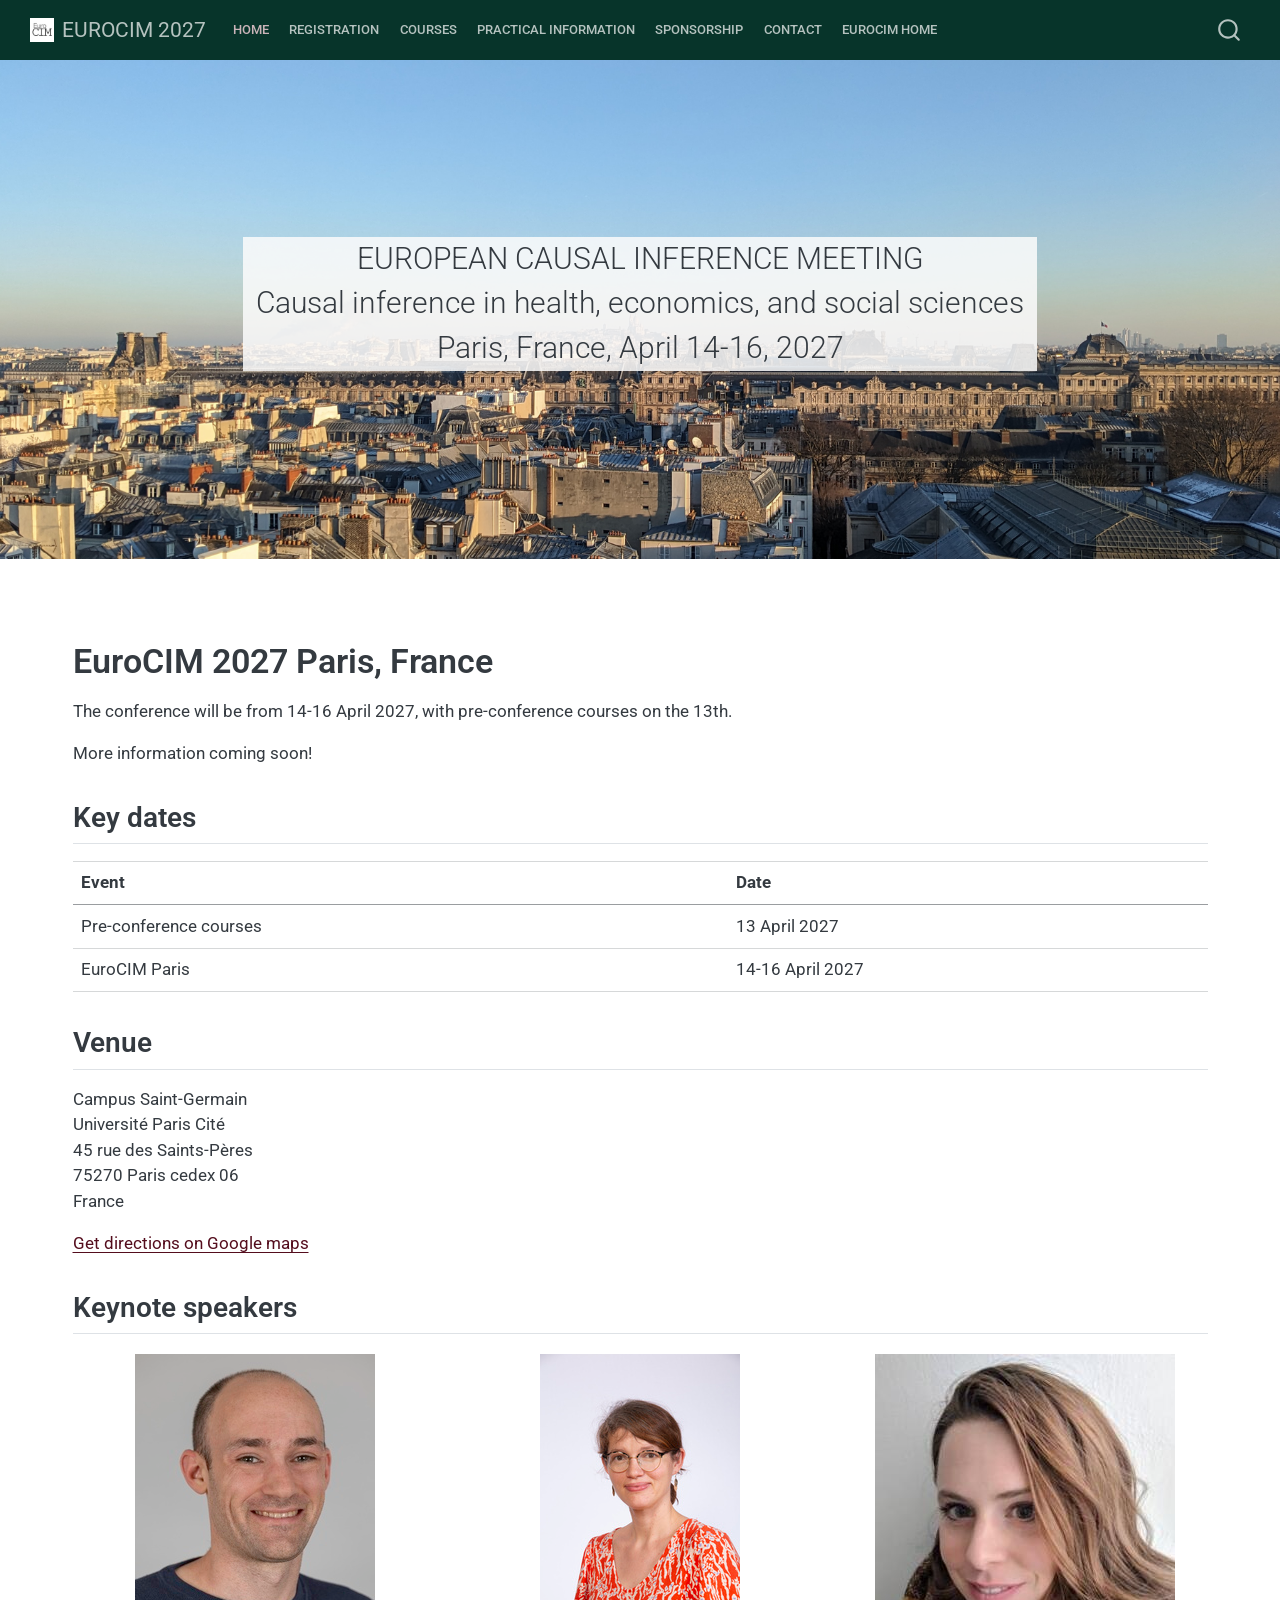
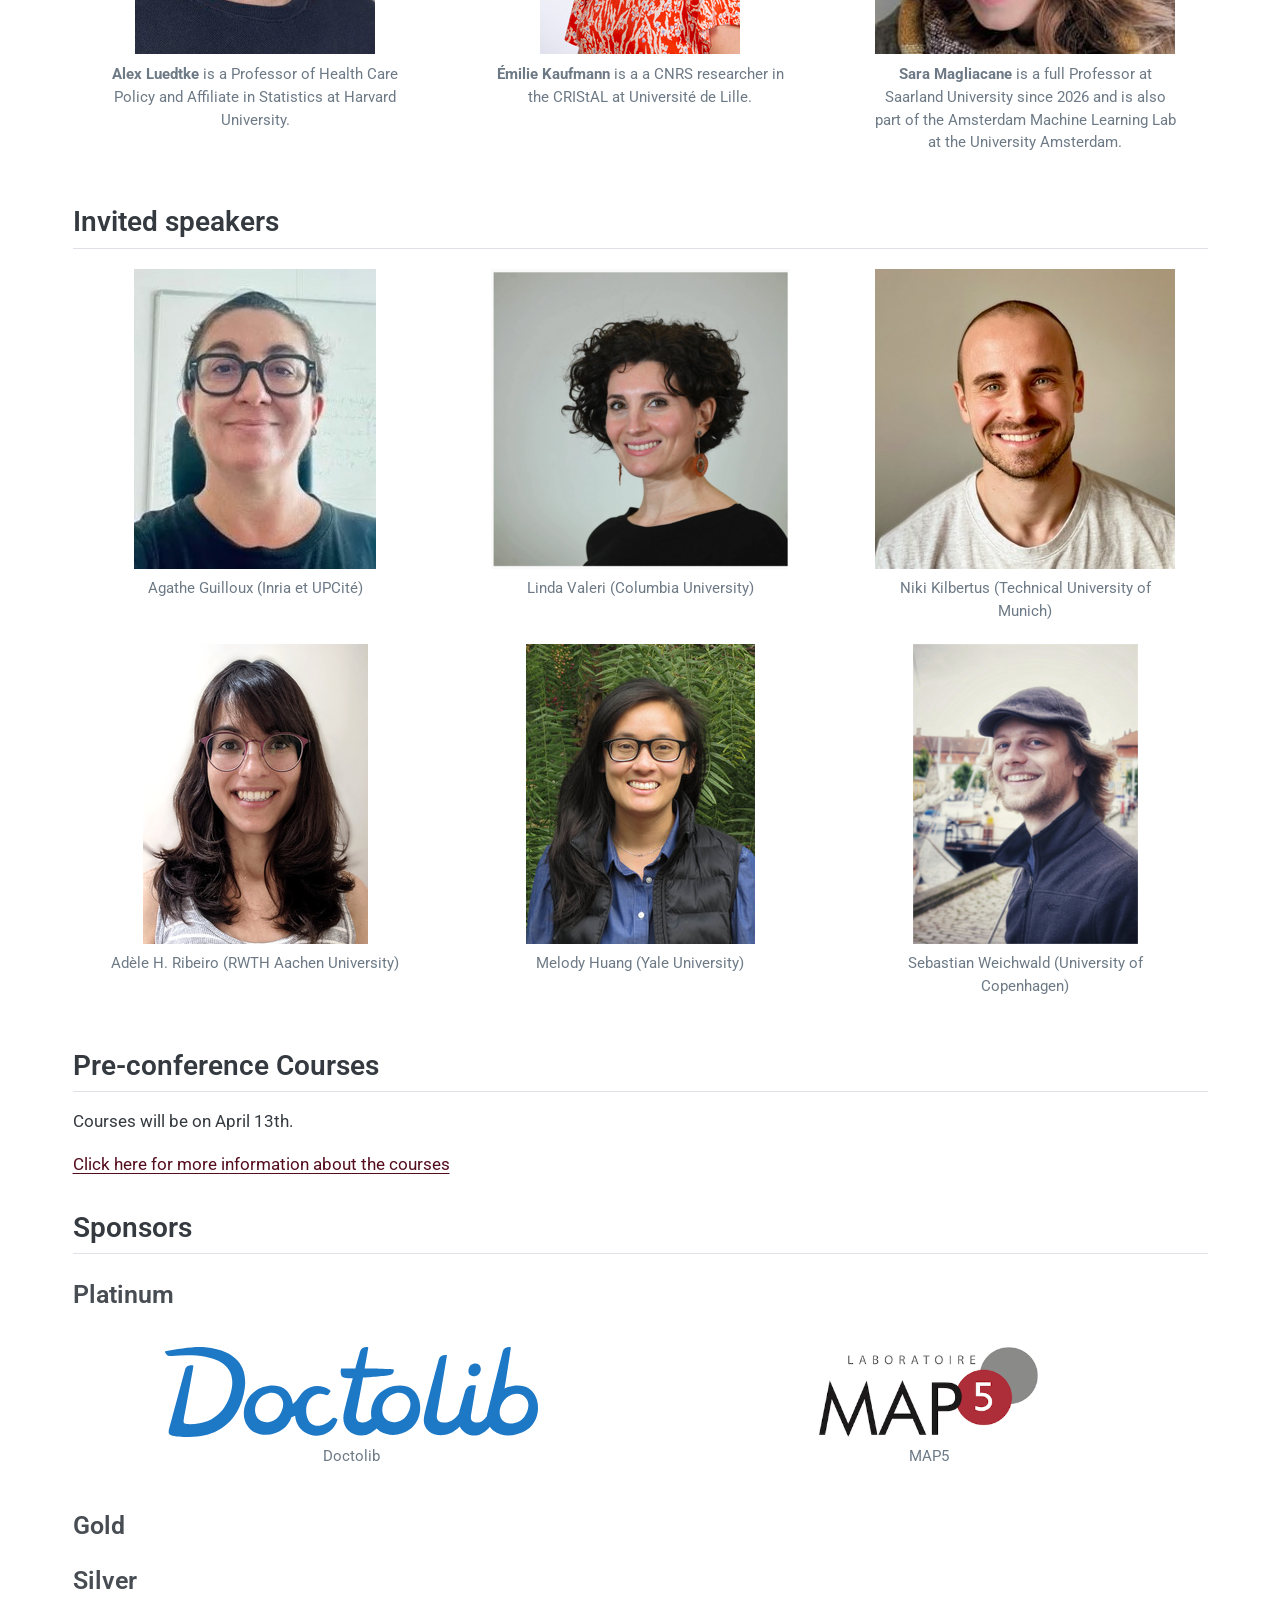
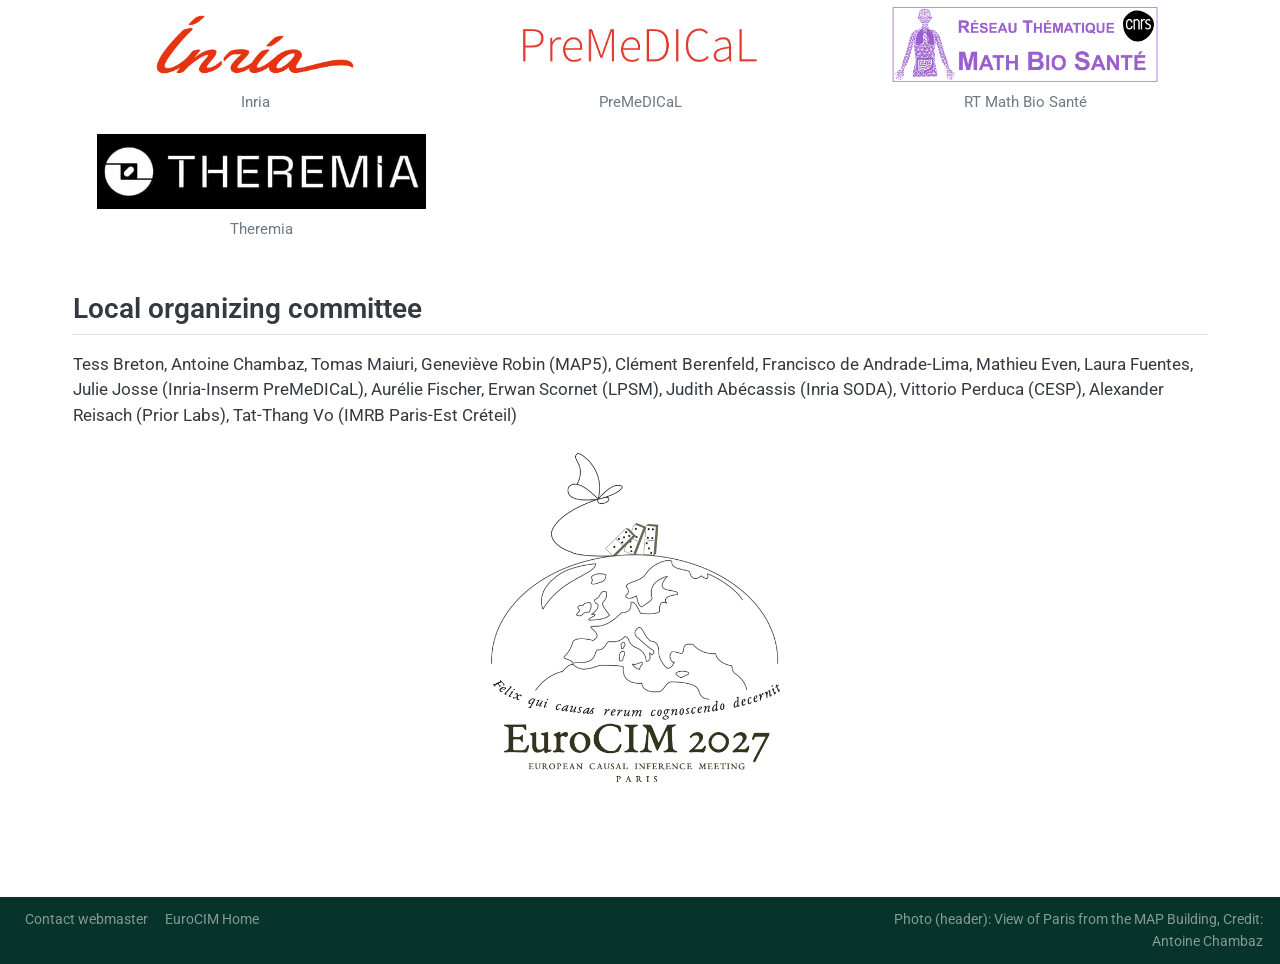
==== docs/index.html @ ace75ddb "issa/julie course" ====
<!DOCTYPE html>
<html xmlns="http://www.w3.org/1999/xhtml" lang="en" xml:lang="en"><head>

<meta charset="utf-8">
<meta name="generator" content="quarto-1.6.42">

<meta name="viewport" content="width=device-width, initial-scale=1.0, user-scalable=yes">


<title>European Causal Inference Meeting 2027 – Paris, France</title>
<style>
code{white-space: pre-wrap;}
span.smallcaps{font-variant: small-caps;}
div.columns{display: flex; gap: min(4vw, 1.5em);}
div.column{flex: auto; overflow-x: auto;}
div.hanging-indent{margin-left: 1.5em; text-indent: -1.5em;}
ul.task-list{list-style: none;}
ul.task-list li input[type="checkbox"] {
  width: 0.8em;
  margin: 0 0.8em 0.2em -1em; /* quarto-specific, see https://github.com/quarto-dev/quarto-cli/issues/4556 */ 
  vertical-align: middle;
}
</style>


<script src="site_libs/quarto-nav/quarto-nav.js"></script>
<script src="site_libs/clipboard/clipboard.min.js"></script>
<script src="site_libs/quarto-search/autocomplete.umd.js"></script>
<script src="site_libs/quarto-search/fuse.min.js"></script>
<script src="site_libs/quarto-search/quarto-search.js"></script>
<meta name="quarto:offset" content="./">
<link href="./eurocim-icon.gif" rel="icon" type="image/gif">
<script src="site_libs/quarto-html/quarto.js"></script>
<script src="site_libs/quarto-html/popper.min.js"></script>
<script src="site_libs/quarto-html/tippy.umd.min.js"></script>
<script src="site_libs/quarto-html/anchor.min.js"></script>
<link href="site_libs/quarto-html/tippy.css" rel="stylesheet">
<link href="site_libs/quarto-html/quarto-syntax-highlighting-2f5df379a58b258e96c21c0638c20c03.css" rel="stylesheet" id="quarto-text-highlighting-styles">
<script src="site_libs/bootstrap/bootstrap.min.js"></script>
<link href="site_libs/bootstrap/bootstrap-icons.css" rel="stylesheet">
<link href="site_libs/bootstrap/bootstrap-74127a9e0e57fd3cce7187ab63da7e6c.min.css" rel="stylesheet" append-hash="true" id="quarto-bootstrap" data-mode="light">
<script id="quarto-search-options" type="application/json">{
  "location": "navbar",
  "copy-button": false,
  "collapse-after": 3,
  "panel-placement": "end",
  "type": "overlay",
  "limit": 50,
  "keyboard-shortcut": [
    "f",
    "/",
    "s"
  ],
  "show-item-context": false,
  "language": {
    "search-no-results-text": "No results",
    "search-matching-documents-text": "matching documents",
    "search-copy-link-title": "Copy link to search",
    "search-hide-matches-text": "Hide additional matches",
    "search-more-match-text": "more match in this document",
    "search-more-matches-text": "more matches in this document",
    "search-clear-button-title": "Clear",
    "search-text-placeholder": "",
    "search-detached-cancel-button-title": "Cancel",
    "search-submit-button-title": "Submit",
    "search-label": "Search"
  }
}</script>
<style>

      .quarto-title-block .quarto-title-banner {
        background-image: url(images/paris-header.png);
background-size: cover;
      }
</style>


<link rel="stylesheet" href="styles.css">
<link rel="stylesheet" href="modal.css">
<meta property="og:title" content="European Causal Inference Meeting 2027 – Paris, France">
<meta property="og:description" content="EUROPEAN CAUSAL INFERENCE MEETING Causal inference in health, economics, and social sciences Paris, France, April 14-16, 2027">
<meta property="og:image" content="eurocim-icon.gif">
<meta property="og:site_name" content="European Causal Inference Meeting 2027 -- Paris, France">
</head>

<body class="nav-fixed">

<div id="quarto-search-results"></div>
  <header id="quarto-header" class="headroom fixed-top quarto-banner">
    <nav class="navbar navbar-expand-lg " data-bs-theme="dark">
      <div class="navbar-container container-fluid">
      <div class="navbar-brand-container mx-auto">
    <a href="./index.html" class="navbar-brand navbar-brand-logo">
    <img src="./eurocim-icon.gif" alt="" class="navbar-logo">
    </a>
    <a class="navbar-brand" href="./index.html">
    <span class="navbar-title">EUROCIM 2027</span>
    </a>
  </div>
            <div id="quarto-search" class="" title="Search"></div>
          <button class="navbar-toggler" type="button" data-bs-toggle="collapse" data-bs-target="#navbarCollapse" aria-controls="navbarCollapse" role="menu" aria-expanded="false" aria-label="Toggle navigation" onclick="if (window.quartoToggleHeadroom) { window.quartoToggleHeadroom(); }">
  <span class="navbar-toggler-icon"></span>
</button>
          <div class="collapse navbar-collapse" id="navbarCollapse">
            <ul class="navbar-nav navbar-nav-scroll me-auto">
  <li class="nav-item">
    <a class="nav-link active" href="./index.html" aria-current="page"> 
<span class="menu-text">Home</span></a>
  </li>  
  <li class="nav-item">
    <a class="nav-link" href="./registration.html"> 
<span class="menu-text">Registration</span></a>
  </li>  
  <li class="nav-item">
    <a class="nav-link" href="./courses.html"> 
<span class="menu-text">Courses</span></a>
  </li>  
  <li class="nav-item">
    <a class="nav-link" href="./practical-information.html"> 
<span class="menu-text">Practical Information</span></a>
  </li>  
  <li class="nav-item">
    <a class="nav-link" href="./sponsorship.html"> 
<span class="menu-text">Sponsorship</span></a>
  </li>  
  <li class="nav-item">
    <a class="nav-link" href="./contact.html"> 
<span class="menu-text">Contact</span></a>
  </li>  
  <li class="nav-item">
    <a class="nav-link" href="https://eurocim.org/"> 
<span class="menu-text">EuroCIM Home</span></a>
  </li>  
</ul>
          </div> <!-- /navcollapse -->
            <div class="quarto-navbar-tools">
</div>
      </div> <!-- /container-fluid -->
    </nav>
</header>
<!-- content -->
<header id="title-block-header" class="quarto-title-block default page-columns page-full">
  <div class="quarto-title-banner page-columns page-full">
    <div class="quarto-title column-page">
      
            <p class="subtitle lead">EUROPEAN CAUSAL INFERENCE MEETING<br> Causal inference in health, economics, and social sciences <br>Paris, France, April 14-16, 2027</p>
                      </div>
  </div>
    
  
  <div class="quarto-title-meta column-page">

      
    
      
    </div>
    
  
  </header><div id="quarto-content" class="quarto-container page-columns page-rows-contents page-layout-full page-navbar">
<!-- sidebar -->
<!-- margin-sidebar -->
    
<!-- main -->
<main class="content quarto-banner-title-block column-page" id="quarto-document-content">





<section id="eurocim-2027-paris-france" class="level1">
<h1>EuroCIM 2027 Paris, France</h1>
<p>The conference will be from 14-16 April 2027, with pre-conference courses on the 13th.</p>
<p>More information coming soon!</p>
<section id="key-dates" class="level2">
<h2 class="anchored" data-anchor-id="key-dates">Key dates</h2>
<table class="caption-top table">
<thead>
<tr class="header">
<th>Event</th>
<th>Date</th>
</tr>
</thead>
<tbody>
<tr class="odd">
<td>Pre-conference courses</td>
<td>13 April 2027</td>
</tr>
<tr class="even">
<td>EuroCIM Paris</td>
<td>14-16 April 2027</td>
</tr>
</tbody>
</table>
</section>
<section id="venue" class="level2">
<h2 class="anchored" data-anchor-id="venue">Venue</h2>
<p>Campus Saint-Germain<br> Université Paris Cité<br> 45 rue des Saints-Pères<br> 75270 Paris cedex 06<br> France</p>
<p><a href="https://maps.app.goo.gl/ps5xyJARwKoJh4gu7">Get directions on Google maps</a></p>
</section>
<section id="keynote-speakers" class="level2">
<h2 class="anchored" data-anchor-id="keynote-speakers">Keynote speakers</h2>
<div>

</div>
<div class="quarto-layout-panel" data-layout-ncol="3">
<div class="quarto-layout-row">
<div class="quarto-layout-cell" style="flex-basis: 33.3%;justify-content: flex-start;">
<div class="quarto-figure quarto-figure-center">
<figure class="figure">
<p><a href="https://alexluedtke.com/"><img src="images/speakers/alex_luedtke.jpg" class="img-fluid figure-img" alt="Alex Luedtke is a Professor of Health Care Policy and Affiliate in Statistics at Harvard University."></a></p>
<figcaption><strong>Alex Luedtke</strong> is a Professor of Health Care Policy and Affiliate in Statistics at Harvard University.</figcaption>
</figure>
</div>
</div>
<div class="quarto-layout-cell" style="flex-basis: 33.3%;justify-content: flex-start;">
<div class="quarto-figure quarto-figure-center">
<figure class="figure">
<p><a href="https://emiliekaufmann.github.io/"><img src="images/speakers/emilie_kaufmann.jpg" class="img-fluid figure-img" alt="Émilie Kaufmann is a a CNRS researcher in the CRIStAL at Université de Lille."></a></p>
<figcaption><strong>Émilie Kaufmann</strong> is a a CNRS researcher in the CRIStAL at Université de Lille.</figcaption>
</figure>
</div>
</div>
<div class="quarto-layout-cell" style="flex-basis: 33.3%;justify-content: flex-start;">
<div class="quarto-figure quarto-figure-center">
<figure class="figure">
<p><a href="https://saramagliacane.github.io/"><img src="images/speakers/sara_magliacane.jpg" class="img-fluid figure-img" alt="Sara Magliacane is a full Professor at Saarland University since 2026 and is also part of the Amsterdam Machine Learning Lab at the University Amsterdam."></a></p>
<figcaption><strong>Sara Magliacane</strong> is a full Professor at Saarland University since 2026 and is also part of the Amsterdam Machine Learning Lab at the University Amsterdam.</figcaption>
</figure>
</div>
</div>
</div>
</div>
</section>
<section id="invited-speakers" class="level2">
<h2 class="anchored" data-anchor-id="invited-speakers">Invited speakers</h2>
<div>

</div>
<div class="quarto-layout-panel" data-layout-ncol="3">
<div class="quarto-layout-row">
<div class="quarto-layout-cell" style="flex-basis: 33.3%;justify-content: flex-start;">
<div class="quarto-figure quarto-figure-center">
<figure class="figure">
<p><a href="https://sites.google.com/view/agatheguilloux-personalwebsite/?pli=1"><img src="images/speakers/agathe_guilloux.jpg" class="img-fluid figure-img" alt="Agathe Guilloux (Inria et UPCité)"></a></p>
<figcaption>Agathe Guilloux (Inria et UPCité)</figcaption>
</figure>
</div>
</div>
<div class="quarto-layout-cell" style="flex-basis: 33.3%;justify-content: flex-start;">
<div class="quarto-figure quarto-figure-center">
<figure class="figure">
<p><a href="https://www.lindavaleri.com/"><img src="images/speakers/linda_valeri.png" class="img-fluid figure-img" alt="Linda Valeri (Columbia University)"></a></p>
<figcaption>Linda Valeri (Columbia University)</figcaption>
</figure>
</div>
</div>
<div class="quarto-layout-cell" style="flex-basis: 33.3%;justify-content: flex-start;">
<div class="quarto-figure quarto-figure-center">
<figure class="figure">
<p><a href="https://sites.google.com/view/nikikilbertus/home"><img src="images/speakers/niki_kilbertus.jpeg" class="img-fluid figure-img" alt="Niki Kilbertus (Technical University of Munich)"></a></p>
<figcaption>Niki Kilbertus (Technical University of Munich)</figcaption>
</figure>
</div>
</div>
</div>
<div class="quarto-layout-row">
<div class="quarto-layout-cell" style="flex-basis: 33.3%;justify-content: flex-start;">
<div class="quarto-figure quarto-figure-center">
<figure class="figure">
<p><a href="https://adele.github.io/#about"><img src="images/speakers/adele_ribeiro.jpeg" class="img-fluid figure-img" alt="Adèle H. Ribeiro (RWTH Aachen University)"></a></p>
<figcaption>Adèle H. Ribeiro (RWTH Aachen University)</figcaption>
</figure>
</div>
</div>
<div class="quarto-layout-cell" style="flex-basis: 33.3%;justify-content: flex-start;">
<div class="quarto-figure quarto-figure-center">
<figure class="figure">
<p><a href="https://melodyyhuang.com/"><img src="images/speakers/melody_huang.jpg" class="img-fluid figure-img" alt="Melody Huang (Yale University)"></a></p>
<figcaption>Melody Huang (Yale University)</figcaption>
</figure>
</div>
</div>
<div class="quarto-layout-cell" style="flex-basis: 33.3%;justify-content: flex-start;">
<div class="quarto-figure quarto-figure-center">
<figure class="figure">
<p><a href="https://sweichwald.de/"><img src="images/speakers/sebastian_weichwald.jpg" class="img-fluid figure-img" alt="Sebastian Weichwald (University of Copenhagen)"></a></p>
<figcaption>Sebastian Weichwald (University of Copenhagen)</figcaption>
</figure>
</div>
</div>
</div>
</div>
</section>
<section id="pre-conference-courses" class="level2">
<h2 class="anchored" data-anchor-id="pre-conference-courses">Pre-conference Courses</h2>
<p>Courses will be on April 13th.</p>
<p><a href="./courses.html">Click here for more information about the courses</a></p>
</section>
<section id="sponsors" class="level2">
<h2 class="anchored" data-anchor-id="sponsors">Sponsors</h2>
<section id="platinum" class="level3">
<h3 class="anchored" data-anchor-id="platinum">Platinum</h3>
<div style="height: 1.5rem;">

</div>
<div>

</div>
<div class="quarto-layout-panel" data-layout-ncol="2">
<div class="quarto-layout-row">
<div class="quarto-layout-cell" style="flex-basis: 50.0%;justify-content: flex-start;">
<div class="quarto-figure quarto-figure-center">
<figure class="figure">
<p><a href="https://www.doctolib.fr/"><img src="images/sponsors/doctolib.svg" height="90" alt="Doctolib" class="figure-img"></a></p>
<figcaption>Doctolib</figcaption>
</figure>
</div>
</div>
<div class="quarto-layout-cell" style="flex-basis: 50.0%;justify-content: flex-start;">
<div class="quarto-figure quarto-figure-center">
<figure class="figure">
<p><a href="https://map5.mi.parisdescartes.fr/"><img src="images/sponsors/map5.png" height="90" alt="MAP5" class="figure-img"></a></p>
<figcaption>MAP5</figcaption>
</figure>
</div>
</div>
</div>
</div>
</section>
<section id="gold" class="level3">
<h3 class="anchored" data-anchor-id="gold">Gold</h3>
<div>

</div>
<div class="quarto-layout-panel" data-layout-ncol="2">

</div>
</section>
<section id="silver" class="level3">
<h3 class="anchored" data-anchor-id="silver">Silver</h3>
<div>

</div>
<div class="quarto-layout-panel" data-layout-ncol="3">
<div class="quarto-layout-row">
<div class="quarto-layout-cell" style="flex-basis: 33.3%;justify-content: flex-start;">
<div class="quarto-figure quarto-figure-center">
<figure class="figure">
<p><a href="https://www.inria.fr/fr"><img src="images/sponsors/inr_logo_rouge.jpg" height="75" alt="Inria" class="figure-img"></a></p>
<figcaption>Inria</figcaption>
</figure>
</div>
</div>
<div class="quarto-layout-cell" style="flex-basis: 33.3%;justify-content: flex-start;">
<div class="quarto-figure quarto-figure-center">
<figure class="figure">
<p><a href="https://team.inria.fr/premedical/"><img src="images/sponsors/premedical.png" height="75" alt="PreMeDICaL" class="figure-img"></a></p>
<figcaption>PreMeDICaL</figcaption>
</figure>
</div>
</div>
<div class="quarto-layout-cell" style="flex-basis: 33.3%;justify-content: flex-start;">
<div class="quarto-figure quarto-figure-center">
<figure class="figure">
<p><a href="https://math-bio-sante.math.cnrs.fr/"><img src="images/sponsors/rtmathbiosante.png" height="75" alt="RT Math Bio Santé" class="figure-img"></a></p>
<figcaption>RT Math Bio Santé</figcaption>
</figure>
</div>
</div>
</div>
<div class="quarto-layout-row">
<div class="quarto-layout-cell" style="flex-basis: 33.3%;justify-content: flex-start;">
<div class="quarto-figure quarto-figure-center">
<figure class="figure">
<p><a href="https://theremia.health/"><img src="images/sponsors/logo_theremia.jpeg" height="75" alt="Theremia" class="figure-img"></a></p>
<figcaption>Theremia</figcaption>
</figure>
</div>
</div>
</div>
</div>
</section>
</section>
<section id="local-organizing-committee" class="level2">
<h2 class="anchored" data-anchor-id="local-organizing-committee">Local organizing committee</h2>
<p>Tess Breton, Antoine Chambaz, Tomas Maiuri, Geneviève Robin (MAP5), Clément Berenfeld, Francisco de Andrade-Lima, Mathieu Even, Laura Fuentes, Julie Josse (Inria-Inserm PreMeDICaL), Aurélie Fischer, Erwan Scornet (LPSM), Judith Abécassis (Inria SODA), Vittorio Perduca (CESP), Alexander Reisach (Prior Labs), Tat-Thang Vo (IMRB Paris-Est Créteil)</p>
<div class="quarto-figure quarto-figure-center">
<figure class="figure">
<p><img src="images/logo_eurocim.png" class="img-fluid quarto-figure quarto-figure-center figure-img" style="width:30.0%"></p>
</figure>
</div>


</section>
</section>

</main> <!-- /main -->
<script id="quarto-html-after-body" type="application/javascript">
window.document.addEventListener("DOMContentLoaded", function (event) {
  const toggleBodyColorMode = (bsSheetEl) => {
    const mode = bsSheetEl.getAttribute("data-mode");
    const bodyEl = window.document.querySelector("body");
    if (mode === "dark") {
      bodyEl.classList.add("quarto-dark");
      bodyEl.classList.remove("quarto-light");
    } else {
      bodyEl.classList.add("quarto-light");
      bodyEl.classList.remove("quarto-dark");
    }
  }
  const toggleBodyColorPrimary = () => {
    const bsSheetEl = window.document.querySelector("link#quarto-bootstrap");
    if (bsSheetEl) {
      toggleBodyColorMode(bsSheetEl);
    }
  }
  toggleBodyColorPrimary();  
  const icon = "";
  const anchorJS = new window.AnchorJS();
  anchorJS.options = {
    placement: 'right',
    icon: icon
  };
  anchorJS.add('.anchored');
  const isCodeAnnotation = (el) => {
    for (const clz of el.classList) {
      if (clz.startsWith('code-annotation-')) {                     
        return true;
      }
    }
    return false;
  }
  const onCopySuccess = function(e) {
    // button target
    const button = e.trigger;
    // don't keep focus
    button.blur();
    // flash "checked"
    button.classList.add('code-copy-button-checked');
    var currentTitle = button.getAttribute("title");
    button.setAttribute("title", "Copied!");
    let tooltip;
    if (window.bootstrap) {
      button.setAttribute("data-bs-toggle", "tooltip");
      button.setAttribute("data-bs-placement", "left");
      button.setAttribute("data-bs-title", "Copied!");
      tooltip = new bootstrap.Tooltip(button, 
        { trigger: "manual", 
          customClass: "code-copy-button-tooltip",
          offset: [0, -8]});
      tooltip.show();    
    }
    setTimeout(function() {
      if (tooltip) {
        tooltip.hide();
        button.removeAttribute("data-bs-title");
        button.removeAttribute("data-bs-toggle");
        button.removeAttribute("data-bs-placement");
      }
      button.setAttribute("title", currentTitle);
      button.classList.remove('code-copy-button-checked');
    }, 1000);
    // clear code selection
    e.clearSelection();
  }
  const getTextToCopy = function(trigger) {
      const codeEl = trigger.previousElementSibling.cloneNode(true);
      for (const childEl of codeEl.children) {
        if (isCodeAnnotation(childEl)) {
          childEl.remove();
        }
      }
      return codeEl.innerText;
  }
  const clipboard = new window.ClipboardJS('.code-copy-button:not([data-in-quarto-modal])', {
    text: getTextToCopy
  });
  clipboard.on('success', onCopySuccess);
  if (window.document.getElementById('quarto-embedded-source-code-modal')) {
    const clipboardModal = new window.ClipboardJS('.code-copy-button[data-in-quarto-modal]', {
      text: getTextToCopy,
      container: window.document.getElementById('quarto-embedded-source-code-modal')
    });
    clipboardModal.on('success', onCopySuccess);
  }
    var localhostRegex = new RegExp(/^(?:http|https):\/\/localhost\:?[0-9]*\//);
    var mailtoRegex = new RegExp(/^mailto:/);
      var filterRegex = new RegExp('/' + window.location.host + '/');
    var isInternal = (href) => {
        return filterRegex.test(href) || localhostRegex.test(href) || mailtoRegex.test(href);
    }
    // Inspect non-navigation links and adorn them if external
 	var links = window.document.querySelectorAll('a[href]:not(.nav-link):not(.navbar-brand):not(.toc-action):not(.sidebar-link):not(.sidebar-item-toggle):not(.pagination-link):not(.no-external):not([aria-hidden]):not(.dropdown-item):not(.quarto-navigation-tool):not(.about-link)');
    for (var i=0; i<links.length; i++) {
      const link = links[i];
      if (!isInternal(link.href)) {
        // undo the damage that might have been done by quarto-nav.js in the case of
        // links that we want to consider external
        if (link.dataset.originalHref !== undefined) {
          link.href = link.dataset.originalHref;
        }
      }
    }
  function tippyHover(el, contentFn, onTriggerFn, onUntriggerFn) {
    const config = {
      allowHTML: true,
      maxWidth: 500,
      delay: 100,
      arrow: false,
      appendTo: function(el) {
          return el.parentElement;
      },
      interactive: true,
      interactiveBorder: 10,
      theme: 'quarto',
      placement: 'bottom-start',
    };
    if (contentFn) {
      config.content = contentFn;
    }
    if (onTriggerFn) {
      config.onTrigger = onTriggerFn;
    }
    if (onUntriggerFn) {
      config.onUntrigger = onUntriggerFn;
    }
    window.tippy(el, config); 
  }
  const noterefs = window.document.querySelectorAll('a[role="doc-noteref"]');
  for (var i=0; i<noterefs.length; i++) {
    const ref = noterefs[i];
    tippyHover(ref, function() {
      // use id or data attribute instead here
      let href = ref.getAttribute('data-footnote-href') || ref.getAttribute('href');
      try { href = new URL(href).hash; } catch {}
      const id = href.replace(/^#\/?/, "");
      const note = window.document.getElementById(id);
      if (note) {
        return note.innerHTML;
      } else {
        return "";
      }
    });
  }
  const xrefs = window.document.querySelectorAll('a.quarto-xref');
  const processXRef = (id, note) => {
    // Strip column container classes
    const stripColumnClz = (el) => {
      el.classList.remove("page-full", "page-columns");
      if (el.children) {
        for (const child of el.children) {
          stripColumnClz(child);
        }
      }
    }
    stripColumnClz(note)
    if (id === null || id.startsWith('sec-')) {
      // Special case sections, only their first couple elements
      const container = document.createElement("div");
      if (note.children && note.children.length > 2) {
        container.appendChild(note.children[0].cloneNode(true));
        for (let i = 1; i < note.children.length; i++) {
          const child = note.children[i];
          if (child.tagName === "P" && child.innerText === "") {
            continue;
          } else {
            container.appendChild(child.cloneNode(true));
            break;
          }
        }
        if (window.Quarto?.typesetMath) {
          window.Quarto.typesetMath(container);
        }
        return container.innerHTML
      } else {
        if (window.Quarto?.typesetMath) {
          window.Quarto.typesetMath(note);
        }
        return note.innerHTML;
      }
    } else {
      // Remove any anchor links if they are present
      const anchorLink = note.querySelector('a.anchorjs-link');
      if (anchorLink) {
        anchorLink.remove();
      }
      if (window.Quarto?.typesetMath) {
        window.Quarto.typesetMath(note);
      }
      if (note.classList.contains("callout")) {
        return note.outerHTML;
      } else {
        return note.innerHTML;
      }
    }
  }
  for (var i=0; i<xrefs.length; i++) {
    const xref = xrefs[i];
    tippyHover(xref, undefined, function(instance) {
      instance.disable();
      let url = xref.getAttribute('href');
      let hash = undefined; 
      if (url.startsWith('#')) {
        hash = url;
      } else {
        try { hash = new URL(url).hash; } catch {}
      }
      if (hash) {
        const id = hash.replace(/^#\/?/, "");
        const note = window.document.getElementById(id);
        if (note !== null) {
          try {
            const html = processXRef(id, note.cloneNode(true));
            instance.setContent(html);
          } finally {
            instance.enable();
            instance.show();
          }
        } else {
          // See if we can fetch this
          fetch(url.split('#')[0])
          .then(res => res.text())
          .then(html => {
            const parser = new DOMParser();
            const htmlDoc = parser.parseFromString(html, "text/html");
            const note = htmlDoc.getElementById(id);
            if (note !== null) {
              const html = processXRef(id, note);
              instance.setContent(html);
            } 
          }).finally(() => {
            instance.enable();
            instance.show();
          });
        }
      } else {
        // See if we can fetch a full url (with no hash to target)
        // This is a special case and we should probably do some content thinning / targeting
        fetch(url)
        .then(res => res.text())
        .then(html => {
          const parser = new DOMParser();
          const htmlDoc = parser.parseFromString(html, "text/html");
          const note = htmlDoc.querySelector('main.content');
          if (note !== null) {
            // This should only happen for chapter cross references
            // (since there is no id in the URL)
            // remove the first header
            if (note.children.length > 0 && note.children[0].tagName === "HEADER") {
              note.children[0].remove();
            }
            const html = processXRef(null, note);
            instance.setContent(html);
          } 
        }).finally(() => {
          instance.enable();
          instance.show();
        });
      }
    }, function(instance) {
    });
  }
      let selectedAnnoteEl;
      const selectorForAnnotation = ( cell, annotation) => {
        let cellAttr = 'data-code-cell="' + cell + '"';
        let lineAttr = 'data-code-annotation="' +  annotation + '"';
        const selector = 'span[' + cellAttr + '][' + lineAttr + ']';
        return selector;
      }
      const selectCodeLines = (annoteEl) => {
        const doc = window.document;
        const targetCell = annoteEl.getAttribute("data-target-cell");
        const targetAnnotation = annoteEl.getAttribute("data-target-annotation");
        const annoteSpan = window.document.querySelector(selectorForAnnotation(targetCell, targetAnnotation));
        const lines = annoteSpan.getAttribute("data-code-lines").split(",");
        const lineIds = lines.map((line) => {
          return targetCell + "-" + line;
        })
        let top = null;
        let height = null;
        let parent = null;
        if (lineIds.length > 0) {
            //compute the position of the single el (top and bottom and make a div)
            const el = window.document.getElementById(lineIds[0]);
            top = el.offsetTop;
            height = el.offsetHeight;
            parent = el.parentElement.parentElement;
          if (lineIds.length > 1) {
            const lastEl = window.document.getElementById(lineIds[lineIds.length - 1]);
            const bottom = lastEl.offsetTop + lastEl.offsetHeight;
            height = bottom - top;
          }
          if (top !== null && height !== null && parent !== null) {
            // cook up a div (if necessary) and position it 
            let div = window.document.getElementById("code-annotation-line-highlight");
            if (div === null) {
              div = window.document.createElement("div");
              div.setAttribute("id", "code-annotation-line-highlight");
              div.style.position = 'absolute';
              parent.appendChild(div);
            }
            div.style.top = top - 2 + "px";
            div.style.height = height + 4 + "px";
            div.style.left = 0;
            let gutterDiv = window.document.getElementById("code-annotation-line-highlight-gutter");
            if (gutterDiv === null) {
              gutterDiv = window.document.createElement("div");
              gutterDiv.setAttribute("id", "code-annotation-line-highlight-gutter");
              gutterDiv.style.position = 'absolute';
              const codeCell = window.document.getElementById(targetCell);
              const gutter = codeCell.querySelector('.code-annotation-gutter');
              gutter.appendChild(gutterDiv);
            }
            gutterDiv.style.top = top - 2 + "px";
            gutterDiv.style.height = height + 4 + "px";
          }
          selectedAnnoteEl = annoteEl;
        }
      };
      const unselectCodeLines = () => {
        const elementsIds = ["code-annotation-line-highlight", "code-annotation-line-highlight-gutter"];
        elementsIds.forEach((elId) => {
          const div = window.document.getElementById(elId);
          if (div) {
            div.remove();
          }
        });
        selectedAnnoteEl = undefined;
      };
        // Handle positioning of the toggle
    window.addEventListener(
      "resize",
      throttle(() => {
        elRect = undefined;
        if (selectedAnnoteEl) {
          selectCodeLines(selectedAnnoteEl);
        }
      }, 10)
    );
    function throttle(fn, ms) {
    let throttle = false;
    let timer;
      return (...args) => {
        if(!throttle) { // first call gets through
            fn.apply(this, args);
            throttle = true;
        } else { // all the others get throttled
            if(timer) clearTimeout(timer); // cancel #2
            timer = setTimeout(() => {
              fn.apply(this, args);
              timer = throttle = false;
            }, ms);
        }
      };
    }
      // Attach click handler to the DT
      const annoteDls = window.document.querySelectorAll('dt[data-target-cell]');
      for (const annoteDlNode of annoteDls) {
        annoteDlNode.addEventListener('click', (event) => {
          const clickedEl = event.target;
          if (clickedEl !== selectedAnnoteEl) {
            unselectCodeLines();
            const activeEl = window.document.querySelector('dt[data-target-cell].code-annotation-active');
            if (activeEl) {
              activeEl.classList.remove('code-annotation-active');
            }
            selectCodeLines(clickedEl);
            clickedEl.classList.add('code-annotation-active');
          } else {
            // Unselect the line
            unselectCodeLines();
            clickedEl.classList.remove('code-annotation-active');
          }
        });
      }
  const findCites = (el) => {
    const parentEl = el.parentElement;
    if (parentEl) {
      const cites = parentEl.dataset.cites;
      if (cites) {
        return {
          el,
          cites: cites.split(' ')
        };
      } else {
        return findCites(el.parentElement)
      }
    } else {
      return undefined;
    }
  };
  var bibliorefs = window.document.querySelectorAll('a[role="doc-biblioref"]');
  for (var i=0; i<bibliorefs.length; i++) {
    const ref = bibliorefs[i];
    const citeInfo = findCites(ref);
    if (citeInfo) {
      tippyHover(citeInfo.el, function() {
        var popup = window.document.createElement('div');
        citeInfo.cites.forEach(function(cite) {
          var citeDiv = window.document.createElement('div');
          citeDiv.classList.add('hanging-indent');
          citeDiv.classList.add('csl-entry');
          var biblioDiv = window.document.getElementById('ref-' + cite);
          if (biblioDiv) {
            citeDiv.innerHTML = biblioDiv.innerHTML;
          }
          popup.appendChild(citeDiv);
        });
        return popup.innerHTML;
      });
    }
  }
});
</script>
</div> <!-- /content -->
<footer class="footer">
  <div class="nav-footer">
    <div class="nav-footer-left">
      <ul class="footer-items list-unstyled">
    <li class="nav-item">
    <a class="nav-link" href="mailto:michael.sachs@sund.ku.dk?subject=[EuroCIM website]">
<p>Contact webmaster</p>
</a>
  </li>  
    <li class="nav-item">
    <a class="nav-link" href="https://eurocim.org/">
<p>EuroCIM Home</p>
</a>
  </li>  
</ul>
    </div>   
    <div class="nav-footer-center">
      &nbsp;
    </div>
    <div class="nav-footer-right">
      <ul class="footer-items list-unstyled">
    <li class="nav-item">
 Photo (header): View of Paris from the MAP Building, Credit: Antoine Chambaz
  </li>  
</ul>
    </div>
  </div>
</footer>




</body></html>
---- docs/site_libs/quarto-html/tippy.css ----
.tippy-box[data-animation=fade][data-state=hidden]{opacity:0}[data-tippy-root]{max-width:calc(100vw - 10px)}.tippy-box{position:relative;background-color:#333;color:#fff;border-radius:4px;font-size:14px;line-height:1.4;white-space:normal;outline:0;transition-property:transform,visibility,opacity}.tippy-box[data-placement^=top]>.tippy-arrow{bottom:0}.tippy-box[data-placement^=top]>.tippy-arrow:before{bottom:-7px;left:0;border-width:8px 8px 0;border-top-color:initial;transform-origin:center top}.tippy-box[data-placement^=bottom]>.tippy-arrow{top:0}.tippy-box[data-placement^=bottom]>.tippy-arrow:before{top:-7px;left:0;border-width:0 8px 8px;border-bottom-color:initial;transform-origin:center bottom}.tippy-box[data-placement^=left]>.tippy-arrow{right:0}.tippy-box[data-placement^=left]>.tippy-arrow:before{border-width:8px 0 8px 8px;border-left-color:initial;right:-7px;transform-origin:center left}.tippy-box[data-placement^=right]>.tippy-arrow{left:0}.tippy-box[data-placement^=right]>.tippy-arrow:before{left:-7px;border-width:8px 8px 8px 0;border-right-color:initial;transform-origin:center right}.tippy-box[data-inertia][data-state=visible]{transition-timing-function:cubic-bezier(.54,1.5,.38,1.11)}.tippy-arrow{width:16px;height:16px;color:#333}.tippy-arrow:before{content:"";position:absolute;border-color:transparent;border-style:solid}.tippy-content{position:relative;padding:5px 9px;z-index:1}
---- docs/site_libs/quarto-html/quarto-syntax-highlighting-2f5df379a58b258e96c21c0638c20c03.css ----
/* quarto syntax highlight colors */
:root {
  --quarto-hl-ot-color: #003B4F;
  --quarto-hl-at-color: #657422;
  --quarto-hl-ss-color: #20794D;
  --quarto-hl-an-color: #5E5E5E;
  --quarto-hl-fu-color: #4758AB;
  --quarto-hl-st-color: #20794D;
  --quarto-hl-cf-color: #003B4F;
  --quarto-hl-op-color: #5E5E5E;
  --quarto-hl-er-color: #AD0000;
  --quarto-hl-bn-color: #AD0000;
  --quarto-hl-al-color: #AD0000;
  --quarto-hl-va-color: #111111;
  --quarto-hl-bu-color: inherit;
  --quarto-hl-ex-color: inherit;
  --quarto-hl-pp-color: #AD0000;
  --quarto-hl-in-color: #5E5E5E;
  --quarto-hl-vs-color: #20794D;
  --quarto-hl-wa-color: #5E5E5E;
  --quarto-hl-do-color: #5E5E5E;
  --quarto-hl-im-color: #00769E;
  --quarto-hl-ch-color: #20794D;
  --quarto-hl-dt-color: #AD0000;
  --quarto-hl-fl-color: #AD0000;
  --quarto-hl-co-color: #5E5E5E;
  --quarto-hl-cv-color: #5E5E5E;
  --quarto-hl-cn-color: #8f5902;
  --quarto-hl-sc-color: #5E5E5E;
  --quarto-hl-dv-color: #AD0000;
  --quarto-hl-kw-color: #003B4F;
}

/* other quarto variables */
:root {
  --quarto-font-monospace: SFMono-Regular, Menlo, Monaco, Consolas, "Liberation Mono", "Courier New", monospace;
}

pre > code.sourceCode > span {
  color: #003B4F;
}

code span {
  color: #003B4F;
}

code.sourceCode > span {
  color: #003B4F;
}

div.sourceCode,
div.sourceCode pre.sourceCode {
  color: #003B4F;
}

code span.ot {
  color: #003B4F;
  font-style: inherit;
}

code span.at {
  color: #657422;
  font-style: inherit;
}

code span.ss {
  color: #20794D;
  font-style: inherit;
}

code span.an {
  color: #5E5E5E;
  font-style: inherit;
}

code span.fu {
  color: #4758AB;
  font-style: inherit;
}

code span.st {
  color: #20794D;
  font-style: inherit;
}

code span.cf {
  color: #003B4F;
  font-weight: bold;
  font-style: inherit;
}

code span.op {
  color: #5E5E5E;
  font-style: inherit;
}

code span.er {
  color: #AD0000;
  font-style: inherit;
}

code span.bn {
  color: #AD0000;
  font-style: inherit;
}

code span.al {
  color: #AD0000;
  font-style: inherit;
}

code span.va {
  color: #111111;
  font-style: inherit;
}

code span.bu {
  font-style: inherit;
}

code span.ex {
  font-style: inherit;
}

code span.pp {
  color: #AD0000;
  font-style: inherit;
}

code span.in {
  color: #5E5E5E;
  font-style: inherit;
}

code span.vs {
  color: #20794D;
  font-style: inherit;
}

code span.wa {
  color: #5E5E5E;
  font-style: italic;
}

code span.do {
  color: #5E5E5E;
  font-style: italic;
}

code span.im {
  color: #00769E;
  font-style: inherit;
}

code span.ch {
  color: #20794D;
  font-style: inherit;
}

code span.dt {
  color: #AD0000;
  font-style: inherit;
}

code span.fl {
  color: #AD0000;
  font-style: inherit;
}

code span.co {
  color: #5E5E5E;
  font-style: inherit;
}

code span.cv {
  color: #5E5E5E;
  font-style: italic;
}

code span.cn {
  color: #8f5902;
  font-style: inherit;
}

code span.sc {
  color: #5E5E5E;
  font-style: inherit;
}

code span.dv {
  color: #AD0000;
  font-style: inherit;
}

code span.kw {
  color: #003B4F;
  font-weight: bold;
  font-style: inherit;
}

.prevent-inlining {
  content: "</";
}

/*# sourceMappingURL=35eb38a806ee71ea6d2563be2308c832.css.map */
---- docs/styles.css ----
.quarto-title-block .quarto-title-banner {
  height: 500px;
}

#title-block-header > div.quarto-title-banner.page-columns.page-full > div {
  padding: 15%;
}

.subtitle.lead {
  text-align: center;
  background-color: rgba(252, 252, 252, 0.85);
  font-size: 1.75rem;
}

.page-columns .column-page {
  z-index: 0;
}

.battle-teaser {
  border-color: #07342a;
  border-width: thin;
  border-style: solid;
  border-radius: 0rem;
  padding: .5rem;
  margin: .5rem;
}

.battle-teaser > h3 {
  text-align: center;
}

.battle-teaser > h2 {
  border: none;
}


figcaption {
  text-align: center;
  padding-left: 2em;
  padding-right: 2em;
}


 .table-card { border:1px solid #eee; border-radius:8px; box-shadow: 0 4px 12px rgba(0,0,0,0.03); padding:18px; background: #fcfcfc; }
    table.eurocim-table { width:100%; border-collapse:collapse; font-size:14px; }
    table.eurocim-table thead th { text-align:left; padding:10px 12px; font-weight:600; border-bottom:2px solid #e6e6e6; font-family:'Inter',sans-serif; }
    table.eurocim-table tbody td { padding:10px 12px; border-bottom:1px solid #f0f0f0; vertical-align:top; }
    table.eurocim-table tbody tr:hover td { background:#fbfbfb; }

    /* Small screens */
  /*  @media (max-width:700px) { .wrap { padding:14px; margin:20px; } table.eurocim-table thead { display:none; } table.eurocim-table tbody td { display:block; width:100%; box-sizing:border-box; } table.eurocim-table tbody td:before { content: attr(data-colname) ': '; font-weight:600; display:inline-block; width:40%; } }*/

/* Registration page: separate the fee tables */
#registration-fees table { margin-bottom: 3rem; }
---- docs/modal.css ----
/* micromodal css: essentials for toggling/animating the dialog
  (otherwise it just sits there on the page!)
*/
.modal__overlay {
  position: fixed;
  top: 0;
  left: 0;
  right: 0;
  bottom: 0;
  background: rgba(0,0,0,0.6);
  display: flex;
  justify-content: center;
  align-items: center;
}

.modal__container {
  background-color: #fff;
  padding: 30px;
  max-width: 500px;
  width: 90%;
  max-height: 90vh;
  border-radius: 4px;
  overflow-y: auto;
  box-sizing: border-box;
}

@keyframes mmfadeIn {
  from { opacity: 0; }
    to { opacity: 1; }
}

@keyframes mmfadeOut {
  from { opacity: 1; }
    to { opacity: 0; }
}

@keyframes mmslideIn {
  from { transform: translateY(15%); }
    to { transform: translateY(0); }
}

@keyframes mmslideOut {
  from { transform: translateY(0); }
    to { transform: translateY(-10%); }
}

.micromodal-slide {
  display: none;
}

.micromodal-slide.is-open {
  display: block;
}

.micromodal-slide[aria-hidden="false"] .modal__overlay {
  animation: mmfadeIn .3s cubic-bezier(0.0, 0.0, 0.2, 1);
}

.micromodal-slide[aria-hidden="false"] .modal__container {
  animation: mmslideIn .3s cubic-bezier(0, 0, .2, 1);
}

.micromodal-slide[aria-hidden="true"] .modal__overlay {
  animation: mmfadeOut .3s cubic-bezier(0.0, 0.0, 0.2, 1);
}

.micromodal-slide[aria-hidden="true"] .modal__container {
  animation: mmslideOut .3s cubic-bezier(0, 0, .2, 1);
}

.micromodal-slide .modal__container,
.micromodal-slide .modal__overlay {
  will-change: transform;
}

.modal__close {
  background:transparent;
  border: 0;
  float: right;
}

.modal__close::before {
  content: "\2715";
}
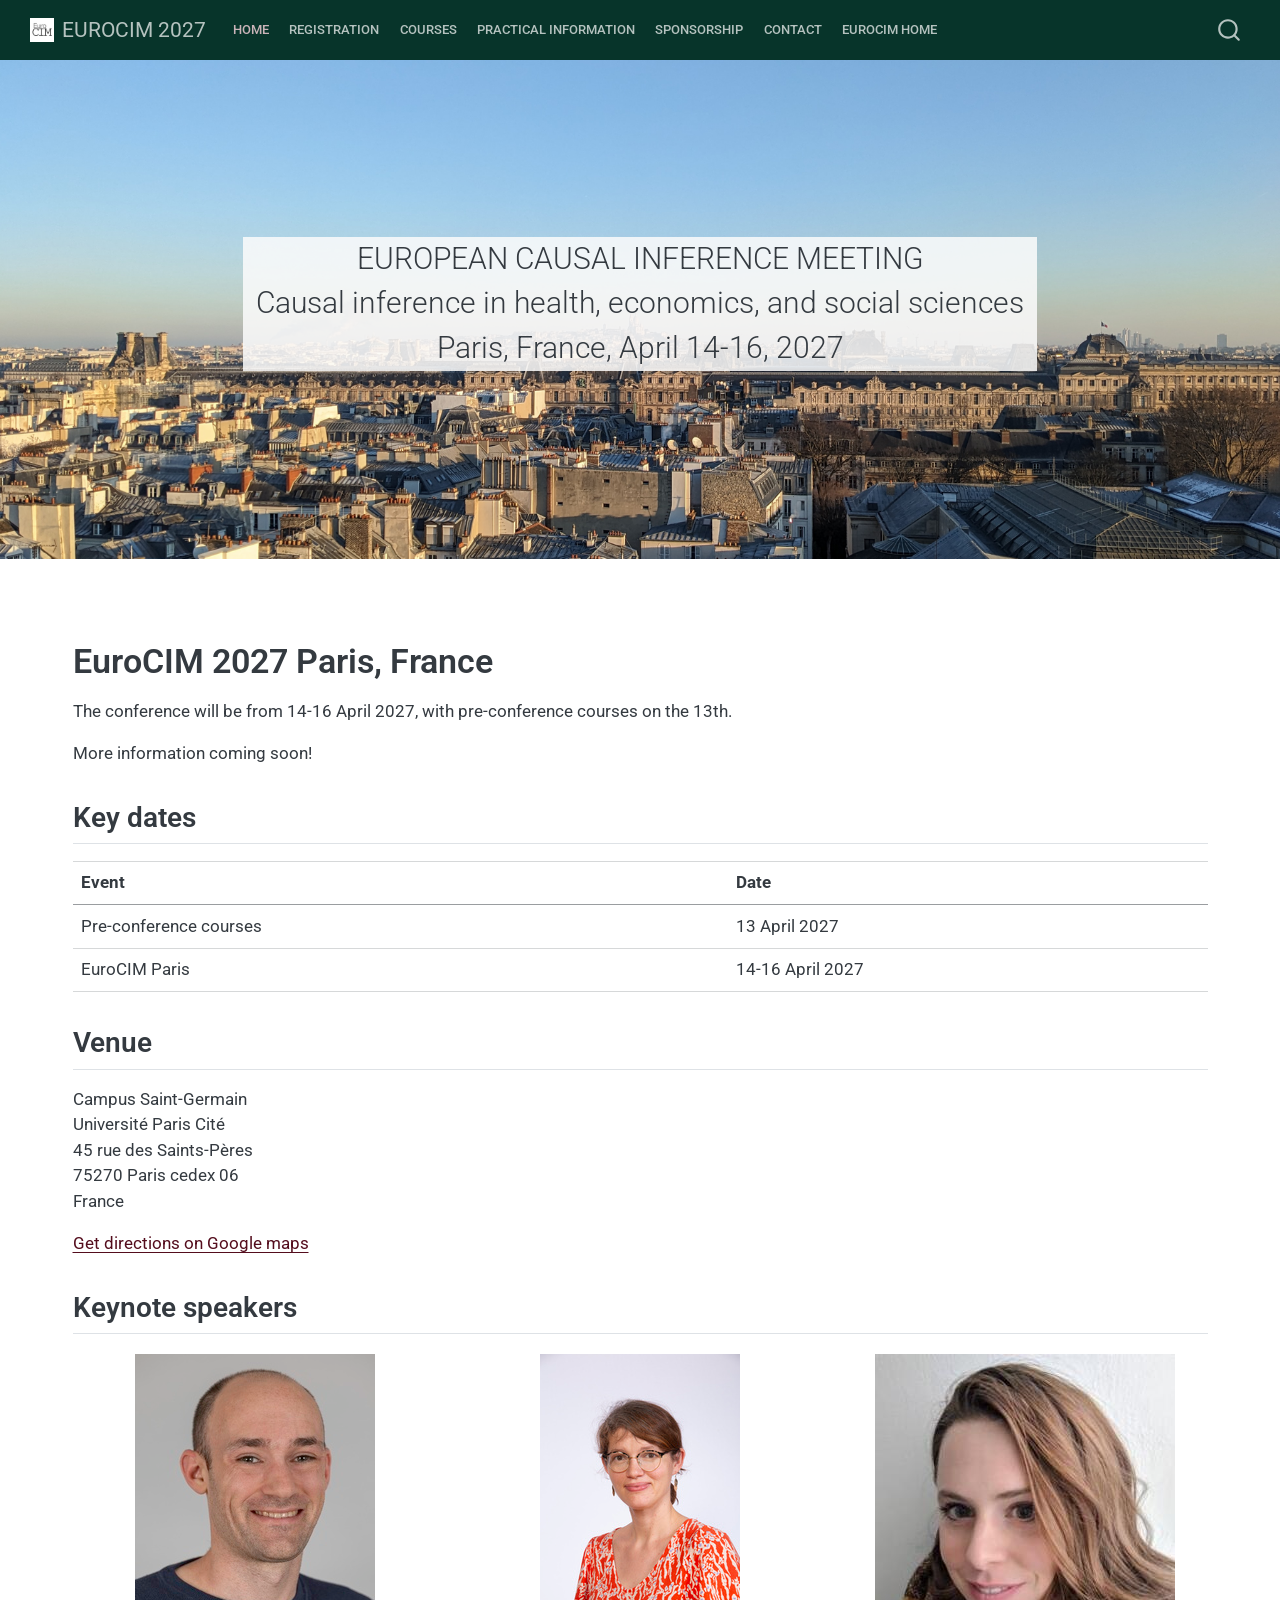
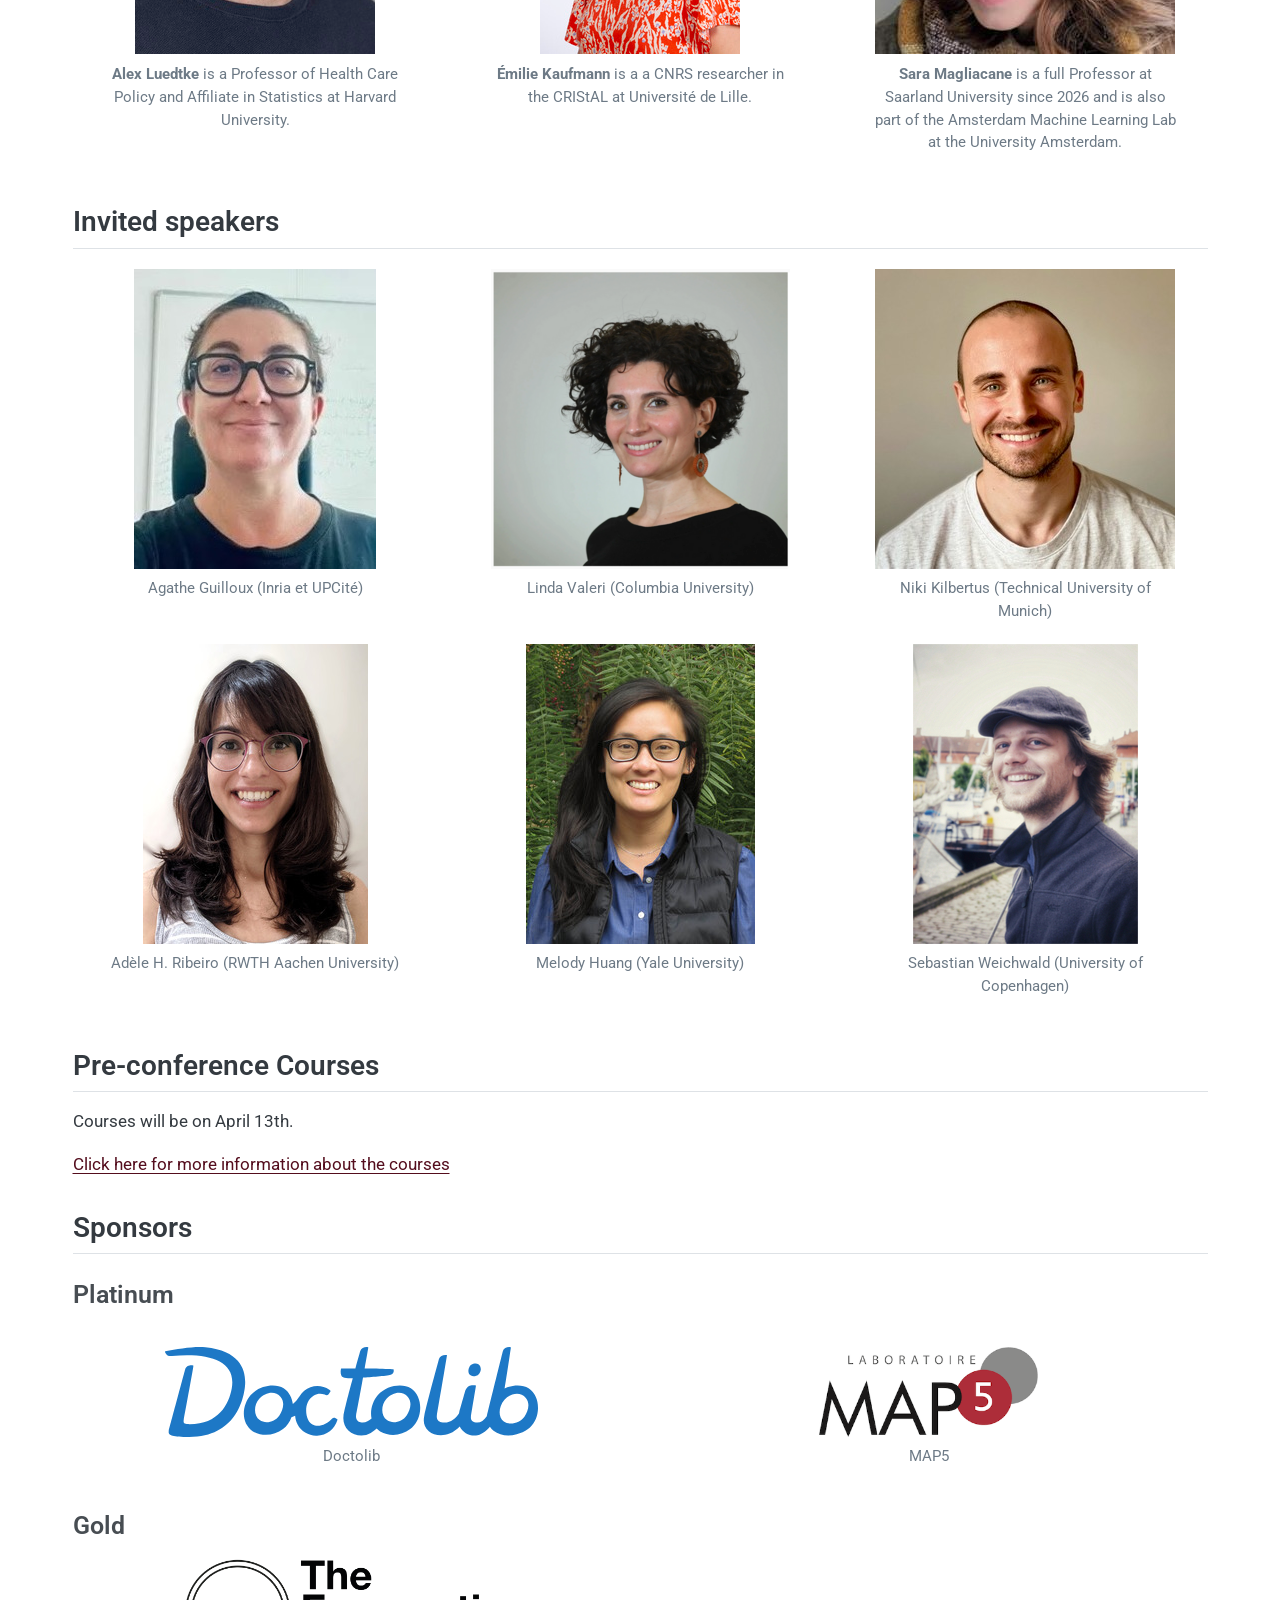
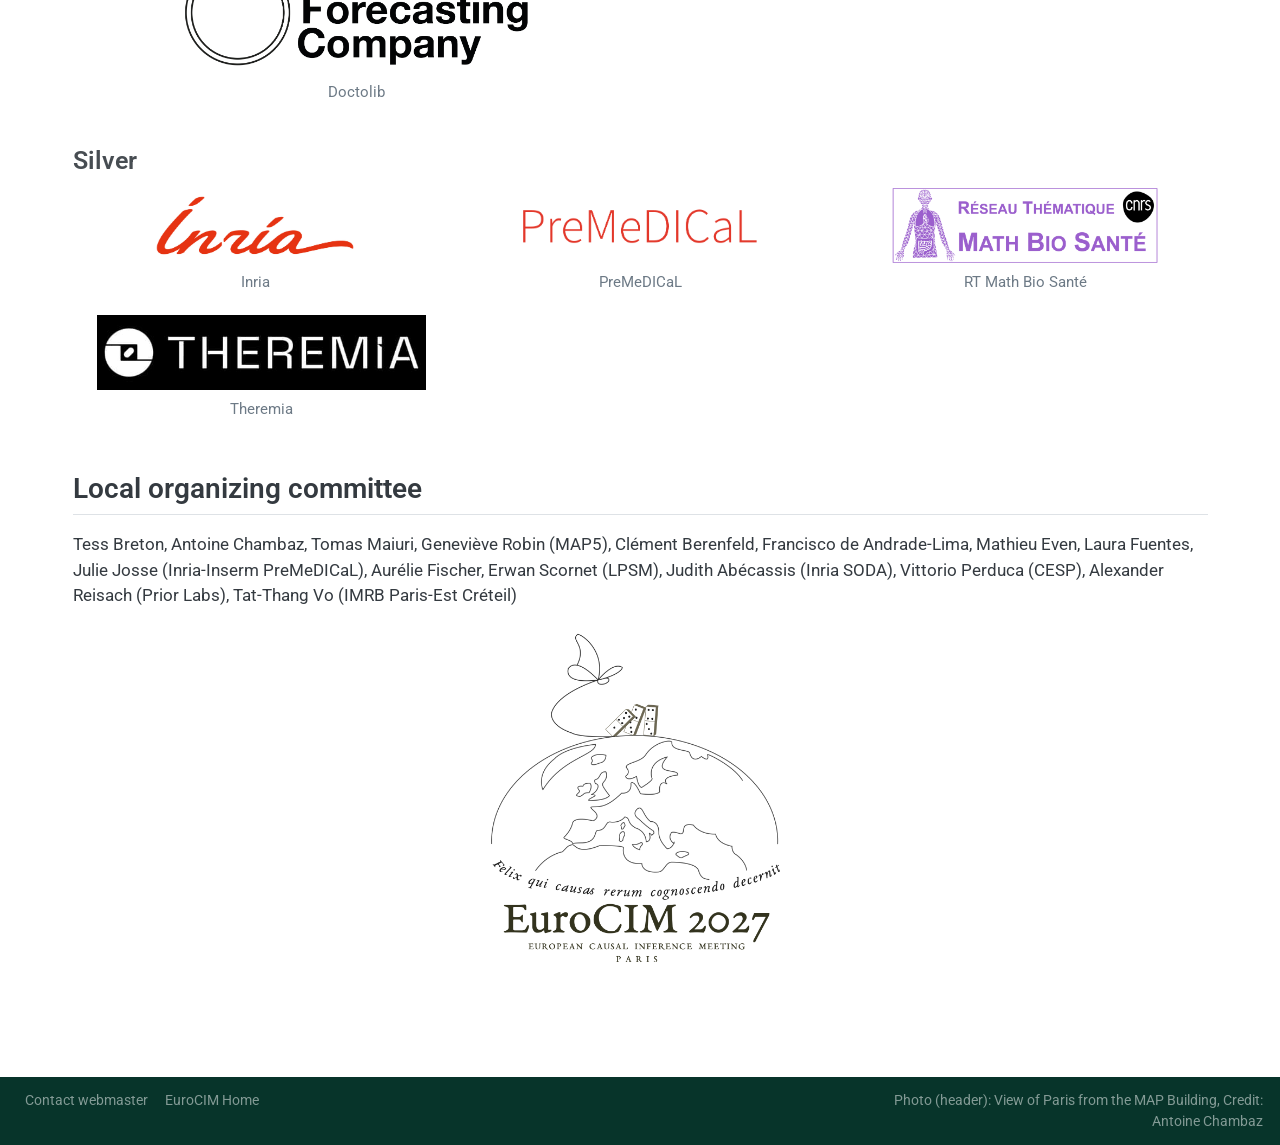
==== commit 159dec61: "add TFC as sponsor" ====
--- a/docs/index.html
+++ b/docs/index.html
@@ -333,7 +333,16 @@
 
 </div>
 <div class="quarto-layout-panel" data-layout-ncol="2">
-
+<div class="quarto-layout-row">
+<div class="quarto-layout-cell" style="flex-basis: 50.0%;justify-content: flex-start;">
+<div class="quarto-figure quarto-figure-center">
+<figure class="figure">
+<p><a href="https://www.theforecastingcompany.com/"><img src="images/sponsors/TFC_LOGO_original.png" height="120" alt="Doctolib" class="figure-img"></a></p>
+<figcaption>Doctolib</figcaption>
+</figure>
+</div>
+</div>
+</div>
 </div>
 </section>
 <section id="silver" class="level3">
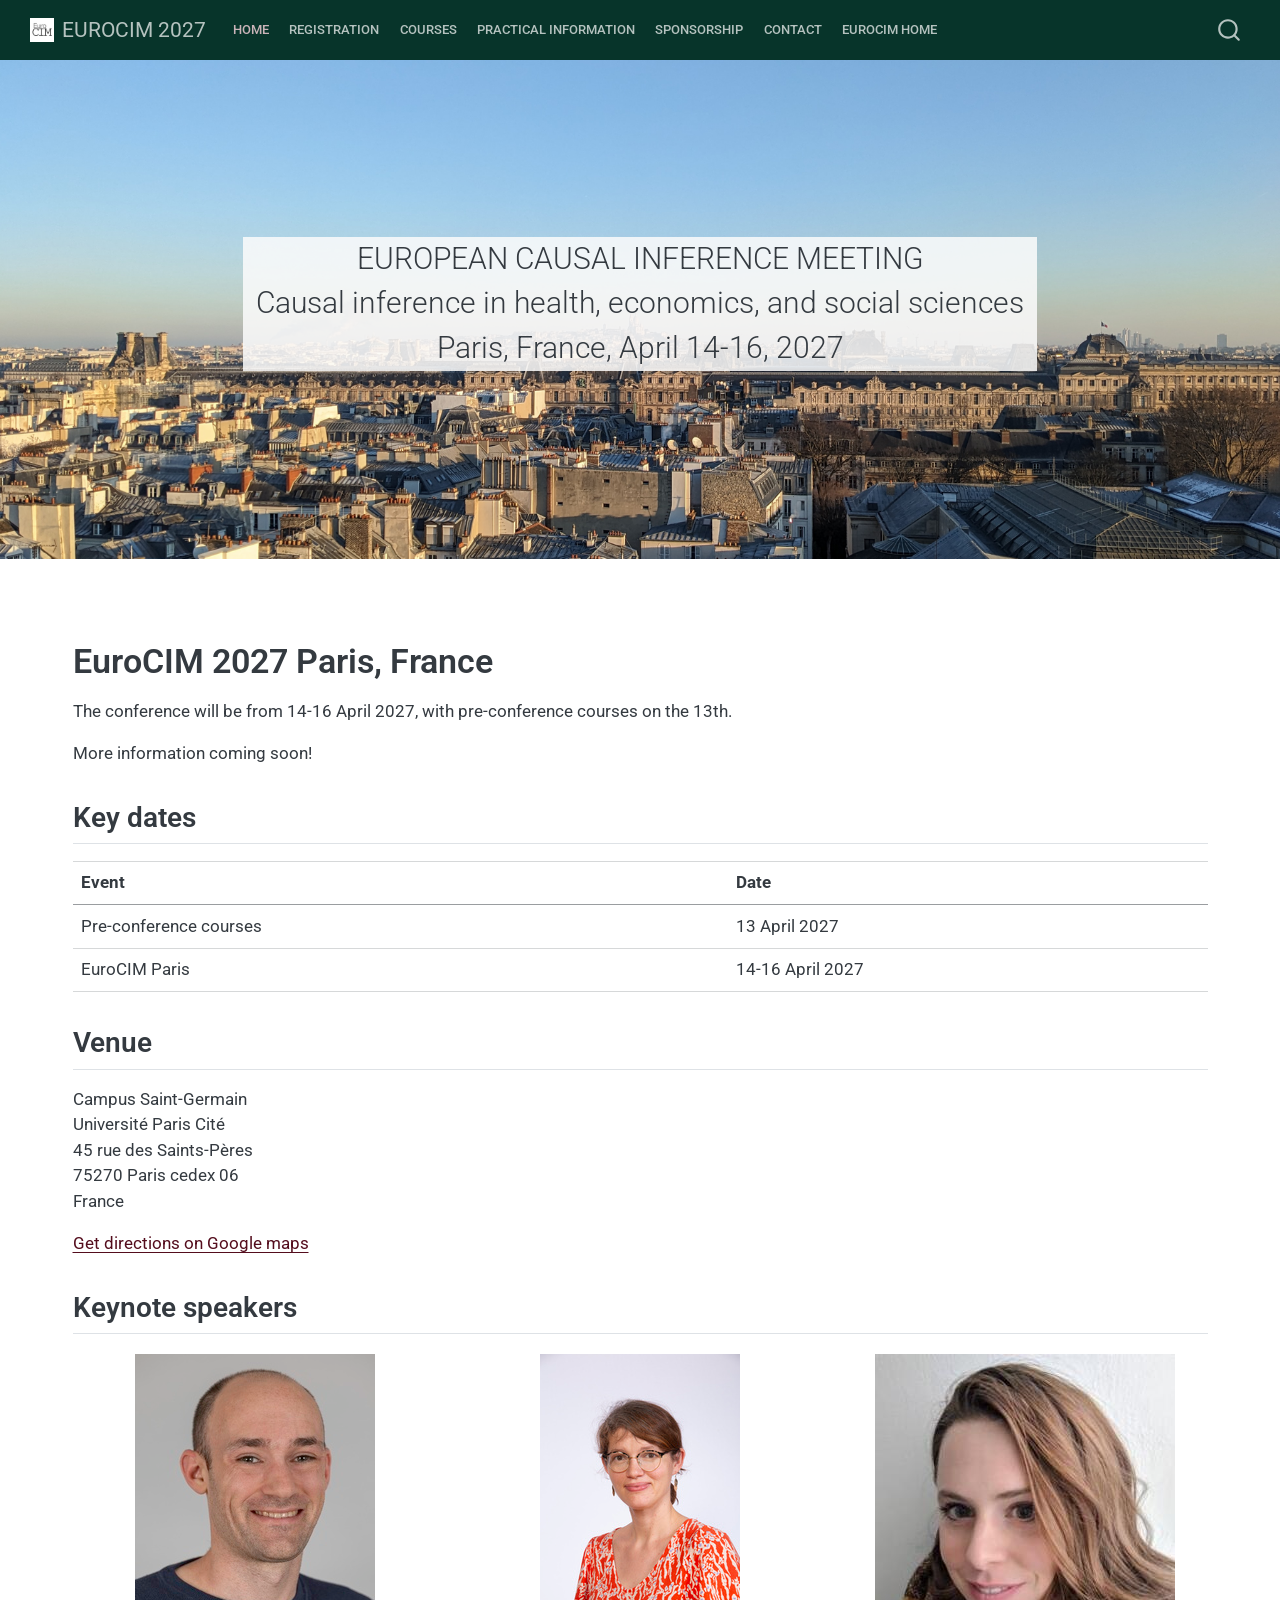
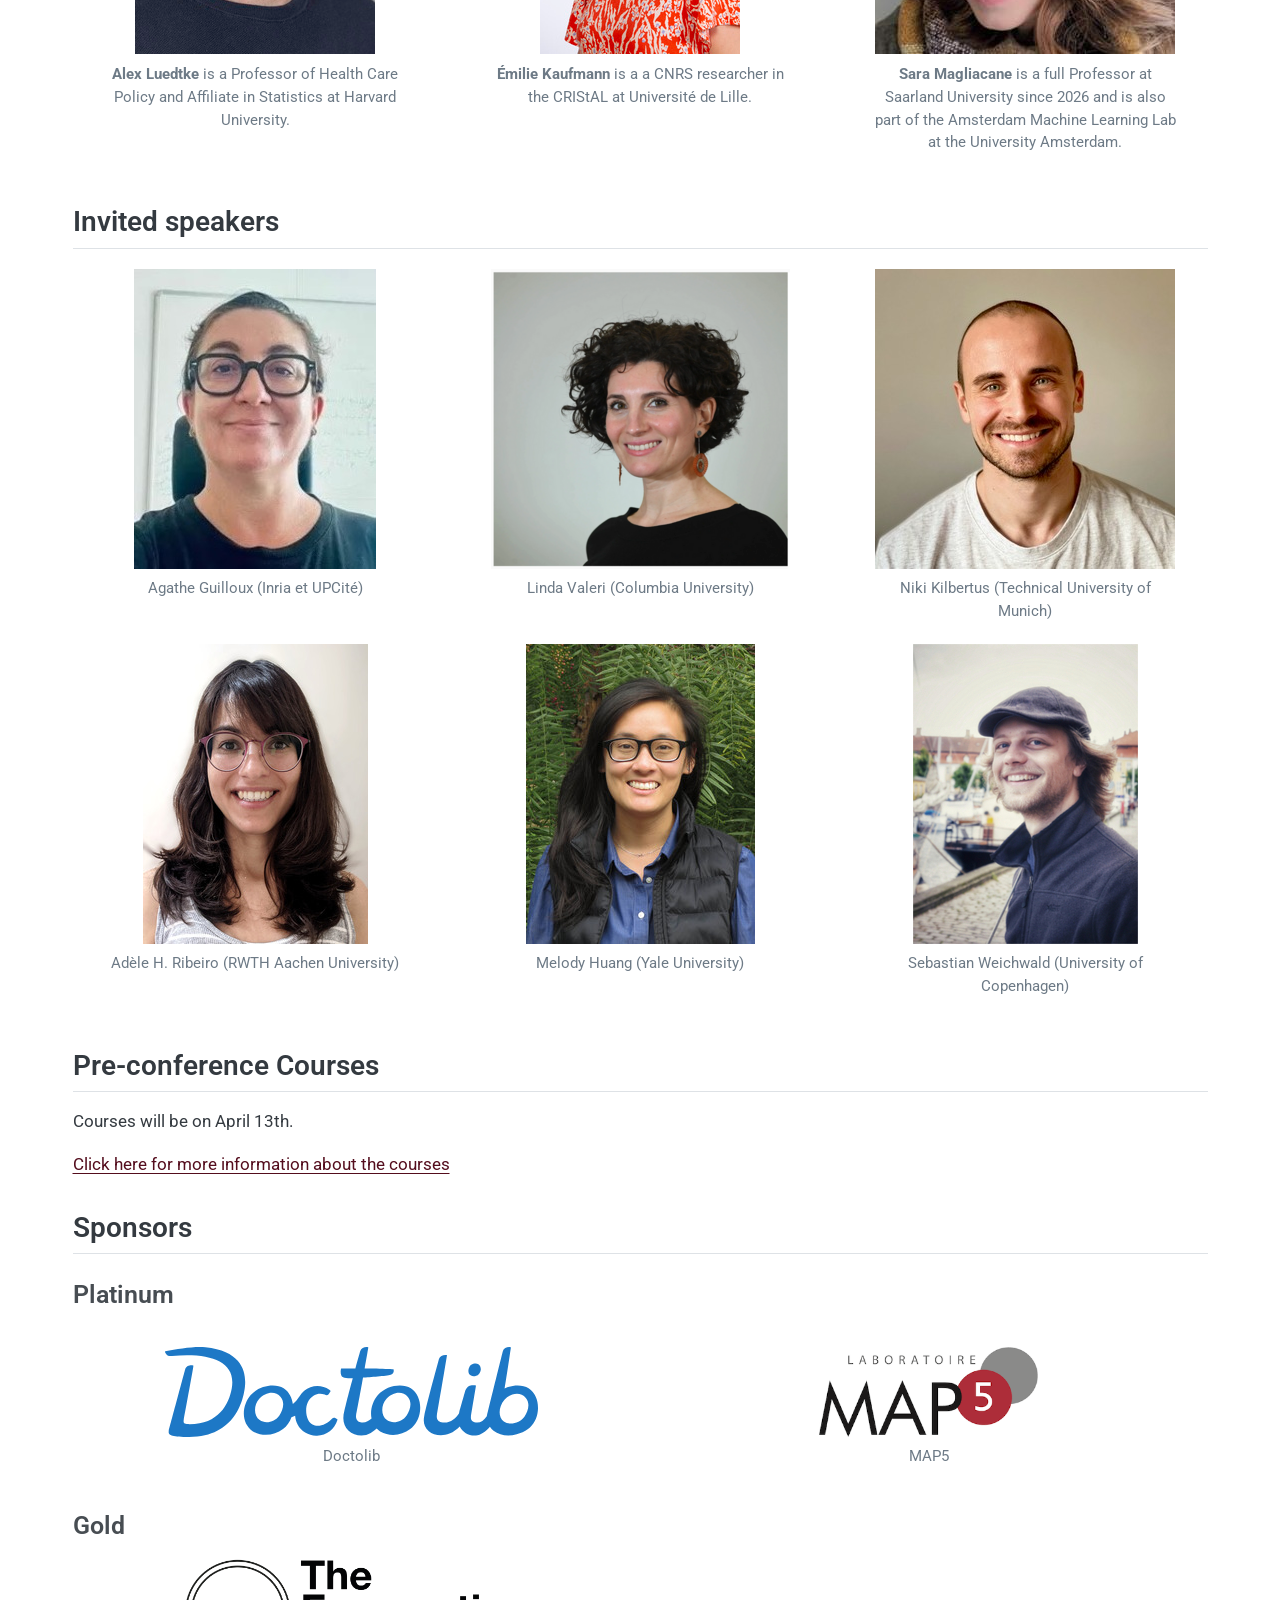
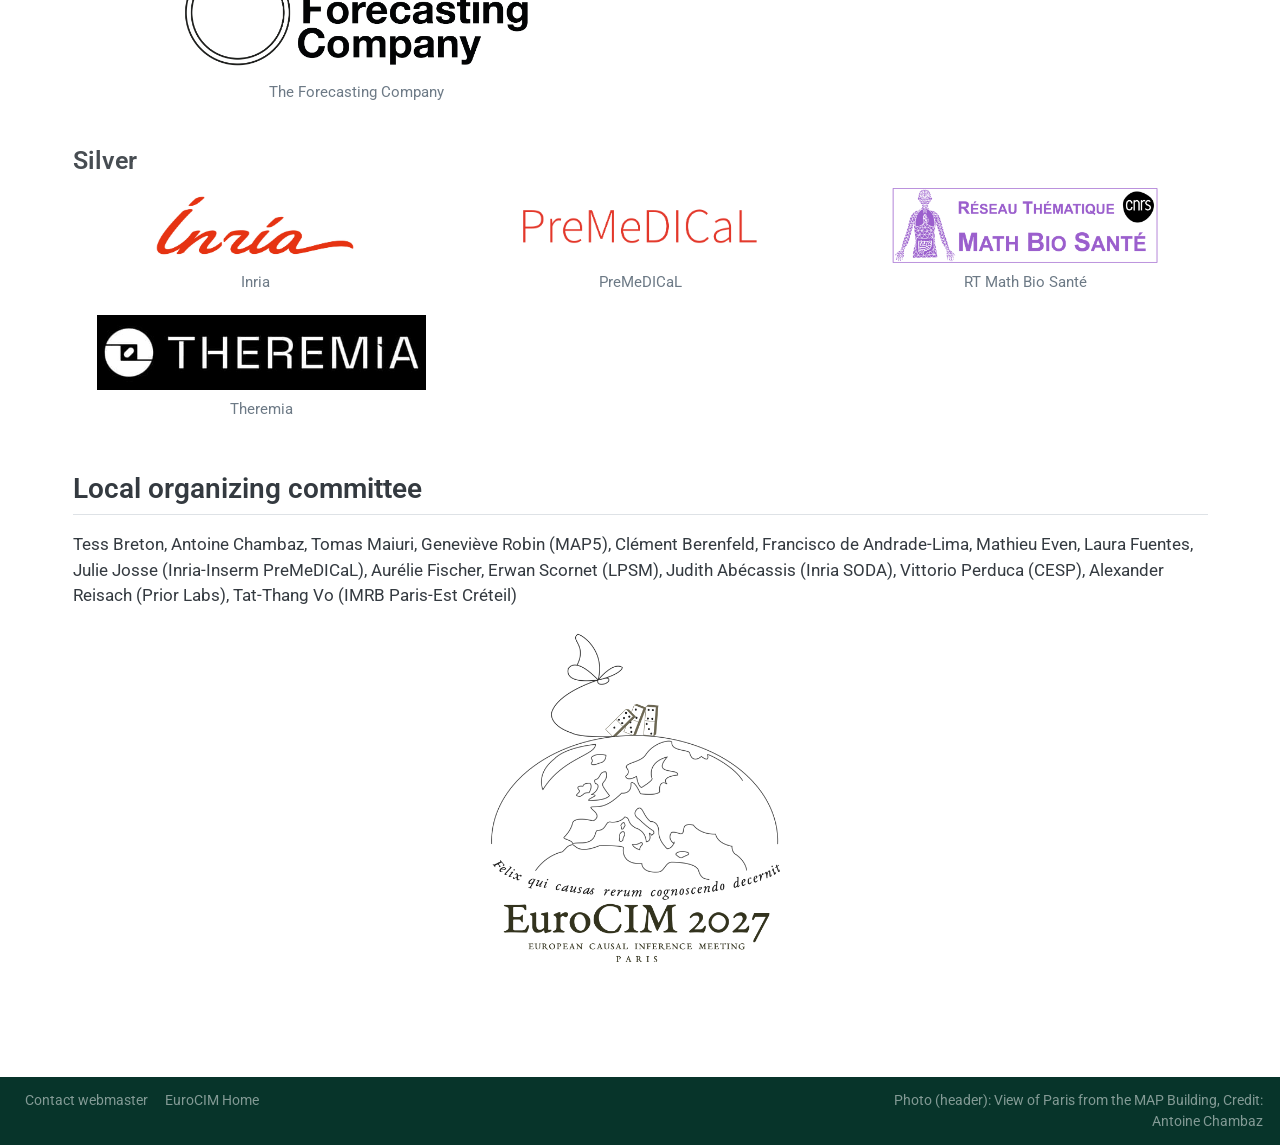
==== commit 0f0b70ab: "typo corrected" ====
--- a/docs/index.html
+++ b/docs/index.html
@@ -337,8 +337,8 @@
 <div class="quarto-layout-cell" style="flex-basis: 50.0%;justify-content: flex-start;">
 <div class="quarto-figure quarto-figure-center">
 <figure class="figure">
-<p><a href="https://www.theforecastingcompany.com/"><img src="images/sponsors/TFC_LOGO_original.png" height="120" alt="Doctolib" class="figure-img"></a></p>
-<figcaption>Doctolib</figcaption>
+<p><a href="https://www.theforecastingcompany.com/"><img src="images/sponsors/TFC_LOGO_original.png" height="120" alt="The Forecasting Company" class="figure-img"></a></p>
+<figcaption>The Forecasting Company</figcaption>
 </figure>
 </div>
 </div>
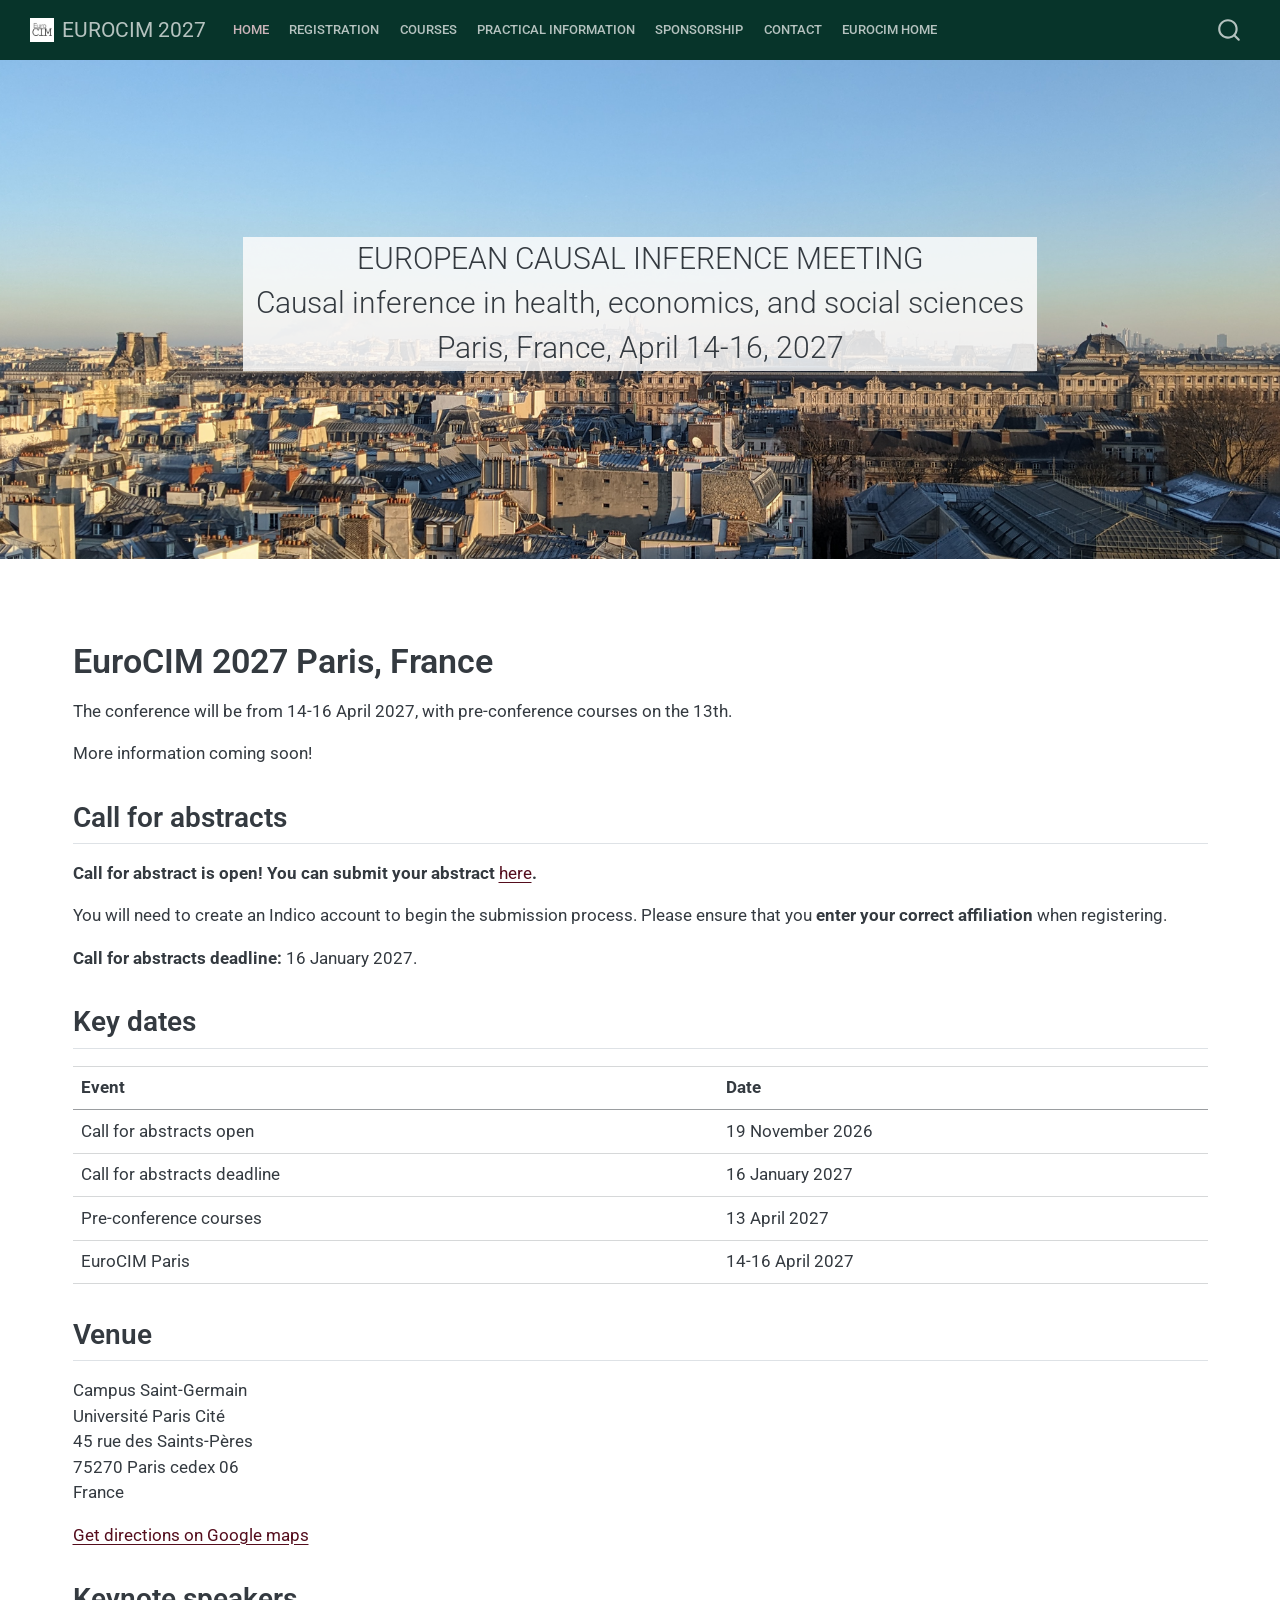
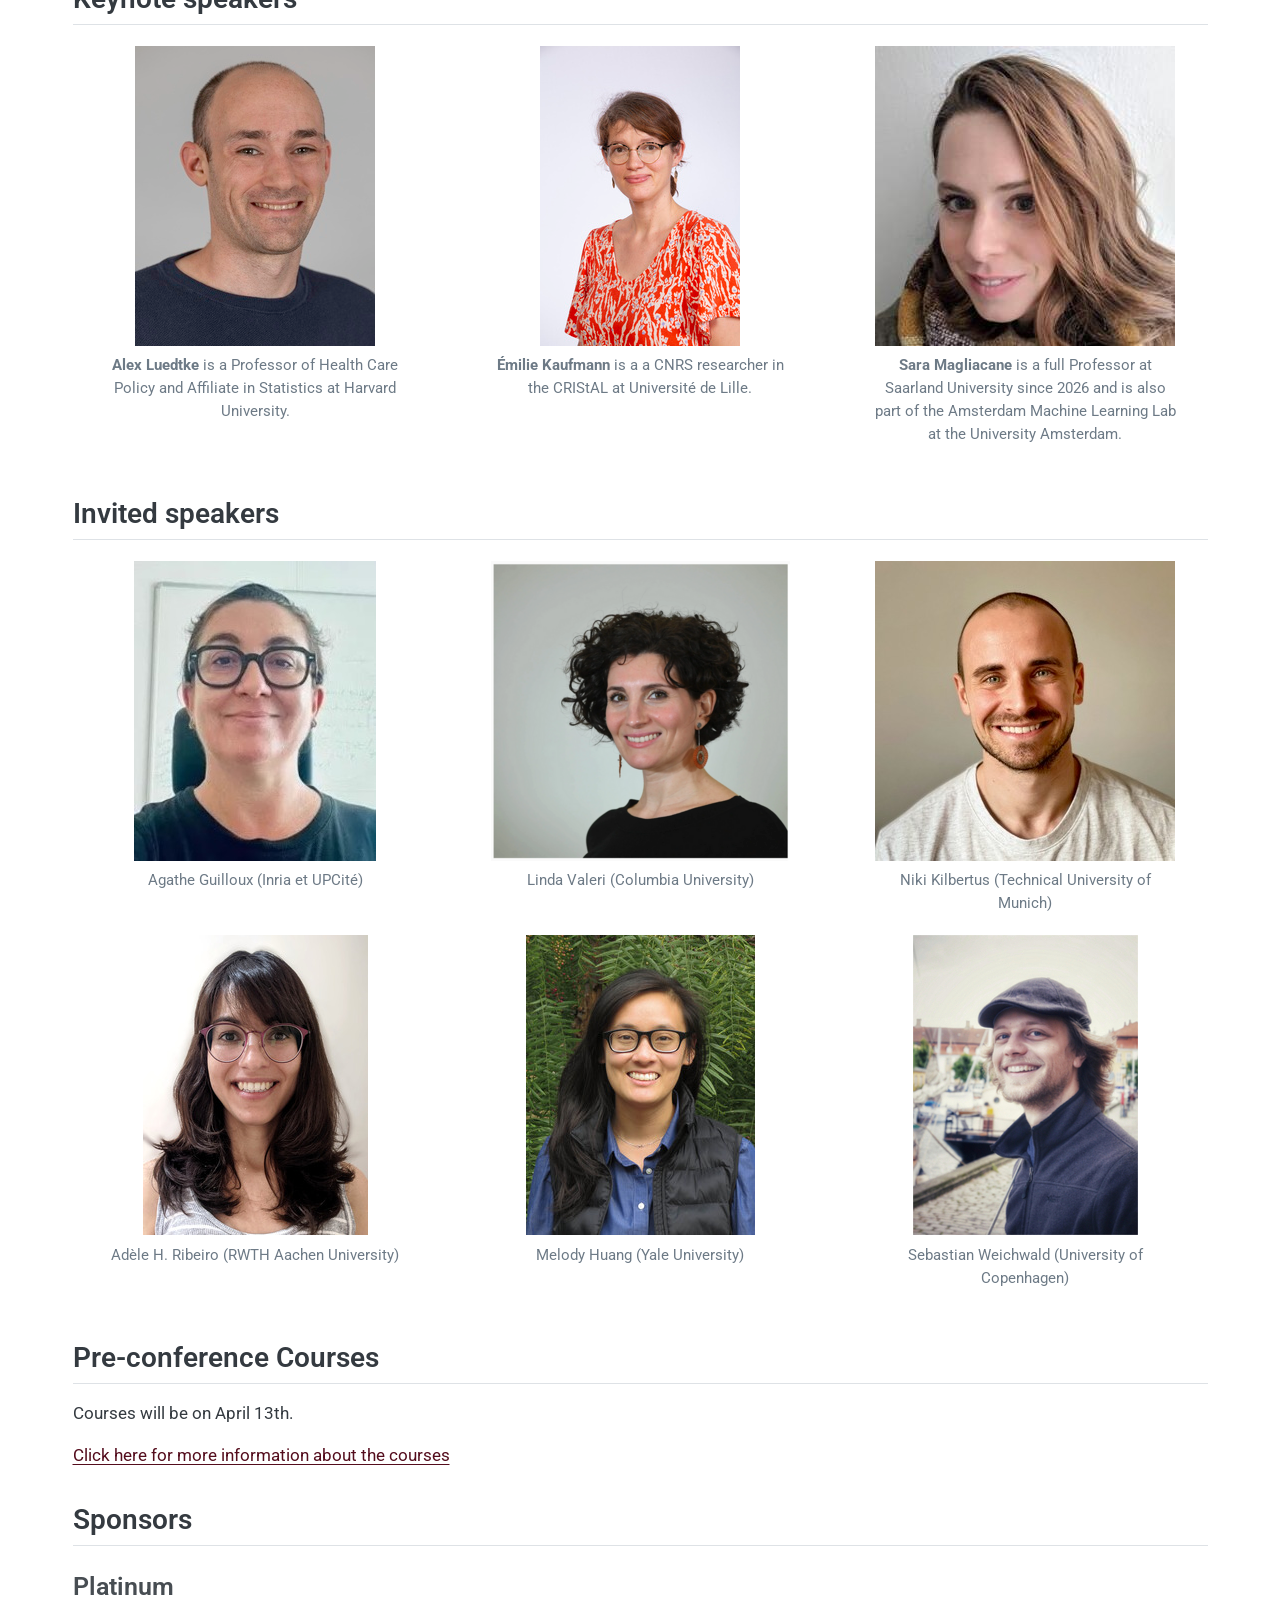
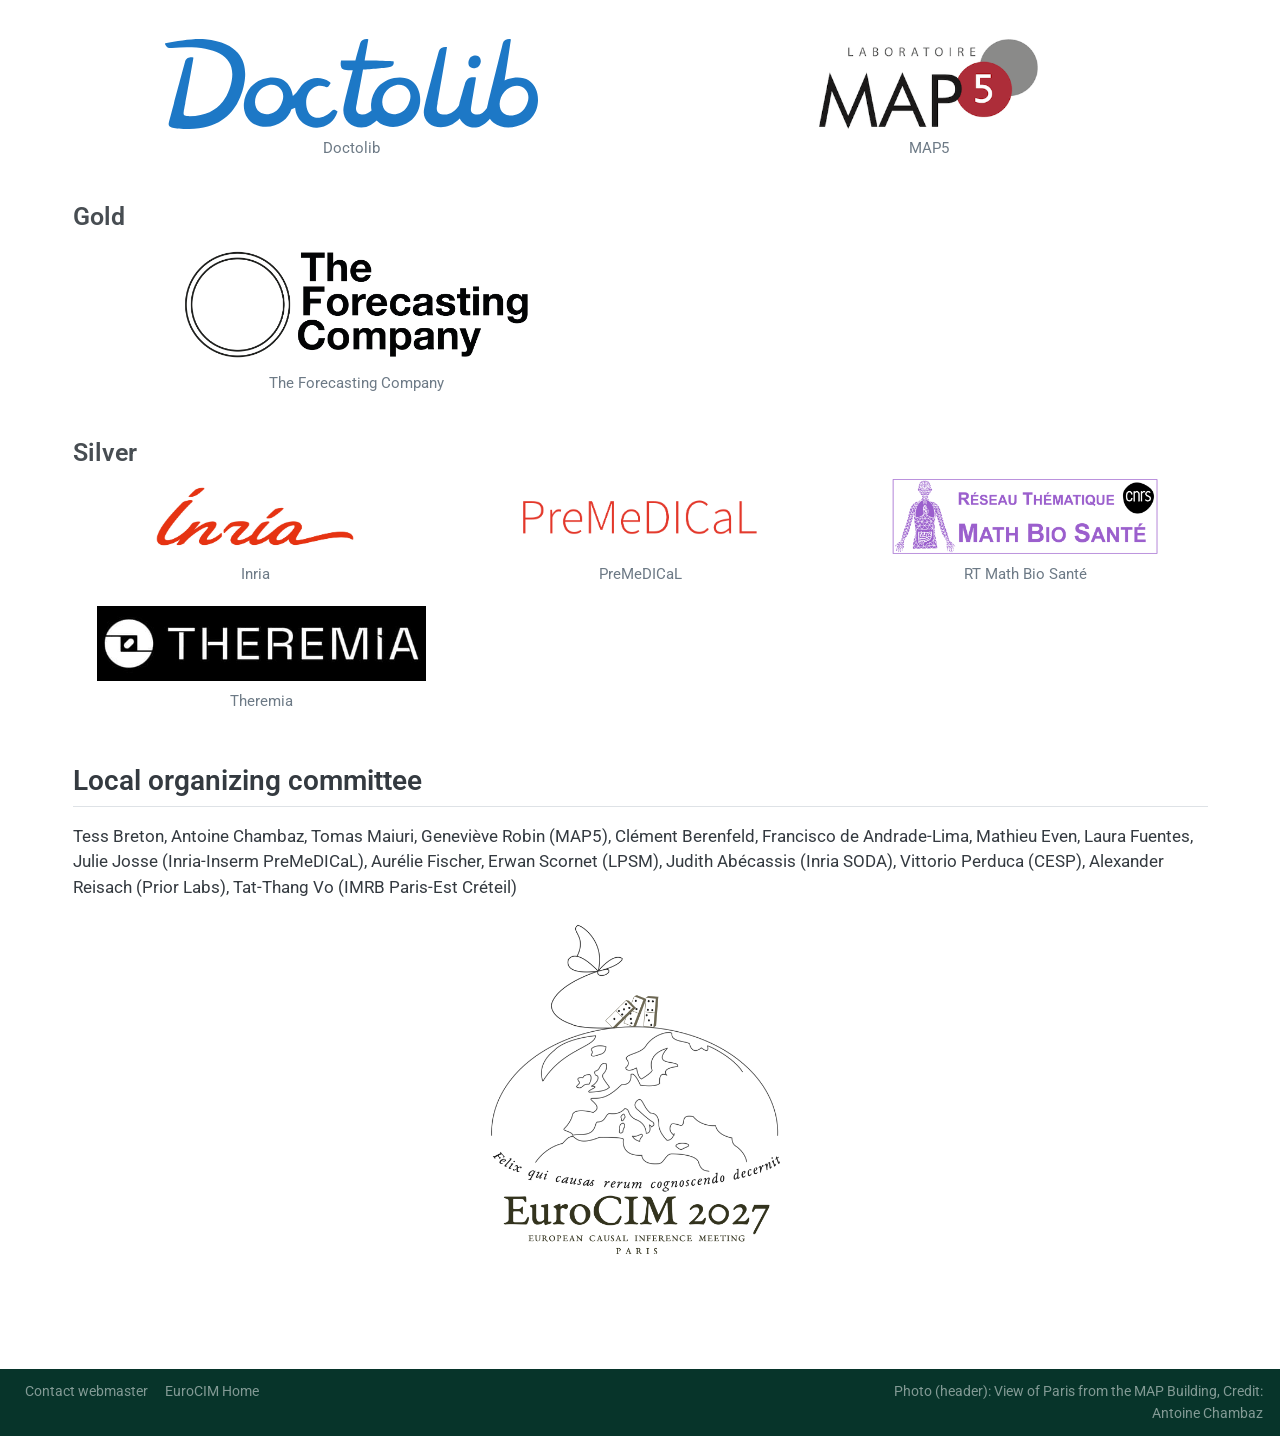
==== commit 15e5151e: "call for abstracts open" ====
--- a/docs/index.html
+++ b/docs/index.html
@@ -171,6 +171,12 @@
 <h1>EuroCIM 2027 Paris, France</h1>
 <p>The conference will be from 14-16 April 2027, with pre-conference courses on the 13th.</p>
 <p>More information coming soon!</p>
+<section id="call-for-abstracts" class="level2">
+<h2 class="anchored" data-anchor-id="call-for-abstracts">Call for abstracts</h2>
+<p><strong>Call for abstract is open! You can submit your abstract <a href="https://indico.eurocim.org/event/4/">here</a>.</strong></p>
+<p>You will need to create an Indico account to begin the submission process. Please ensure that you <strong>enter your correct affiliation</strong> when registering.</p>
+<p><strong>Call for abstracts deadline:</strong> 16 January 2027.</p>
+</section>
 <section id="key-dates" class="level2">
 <h2 class="anchored" data-anchor-id="key-dates">Key dates</h2>
 <table class="caption-top table">
@@ -181,6 +187,14 @@
 </tr>
 </thead>
 <tbody>
+<tr class="odd">
+<td>Call for abstracts open</td>
+<td>19 November 2026</td>
+</tr>
+<tr class="even">
+<td>Call for abstracts deadline</td>
+<td>16 January 2027</td>
+</tr>
 <tr class="odd">
 <td>Pre-conference courses</td>
 <td>13 April 2027</td>
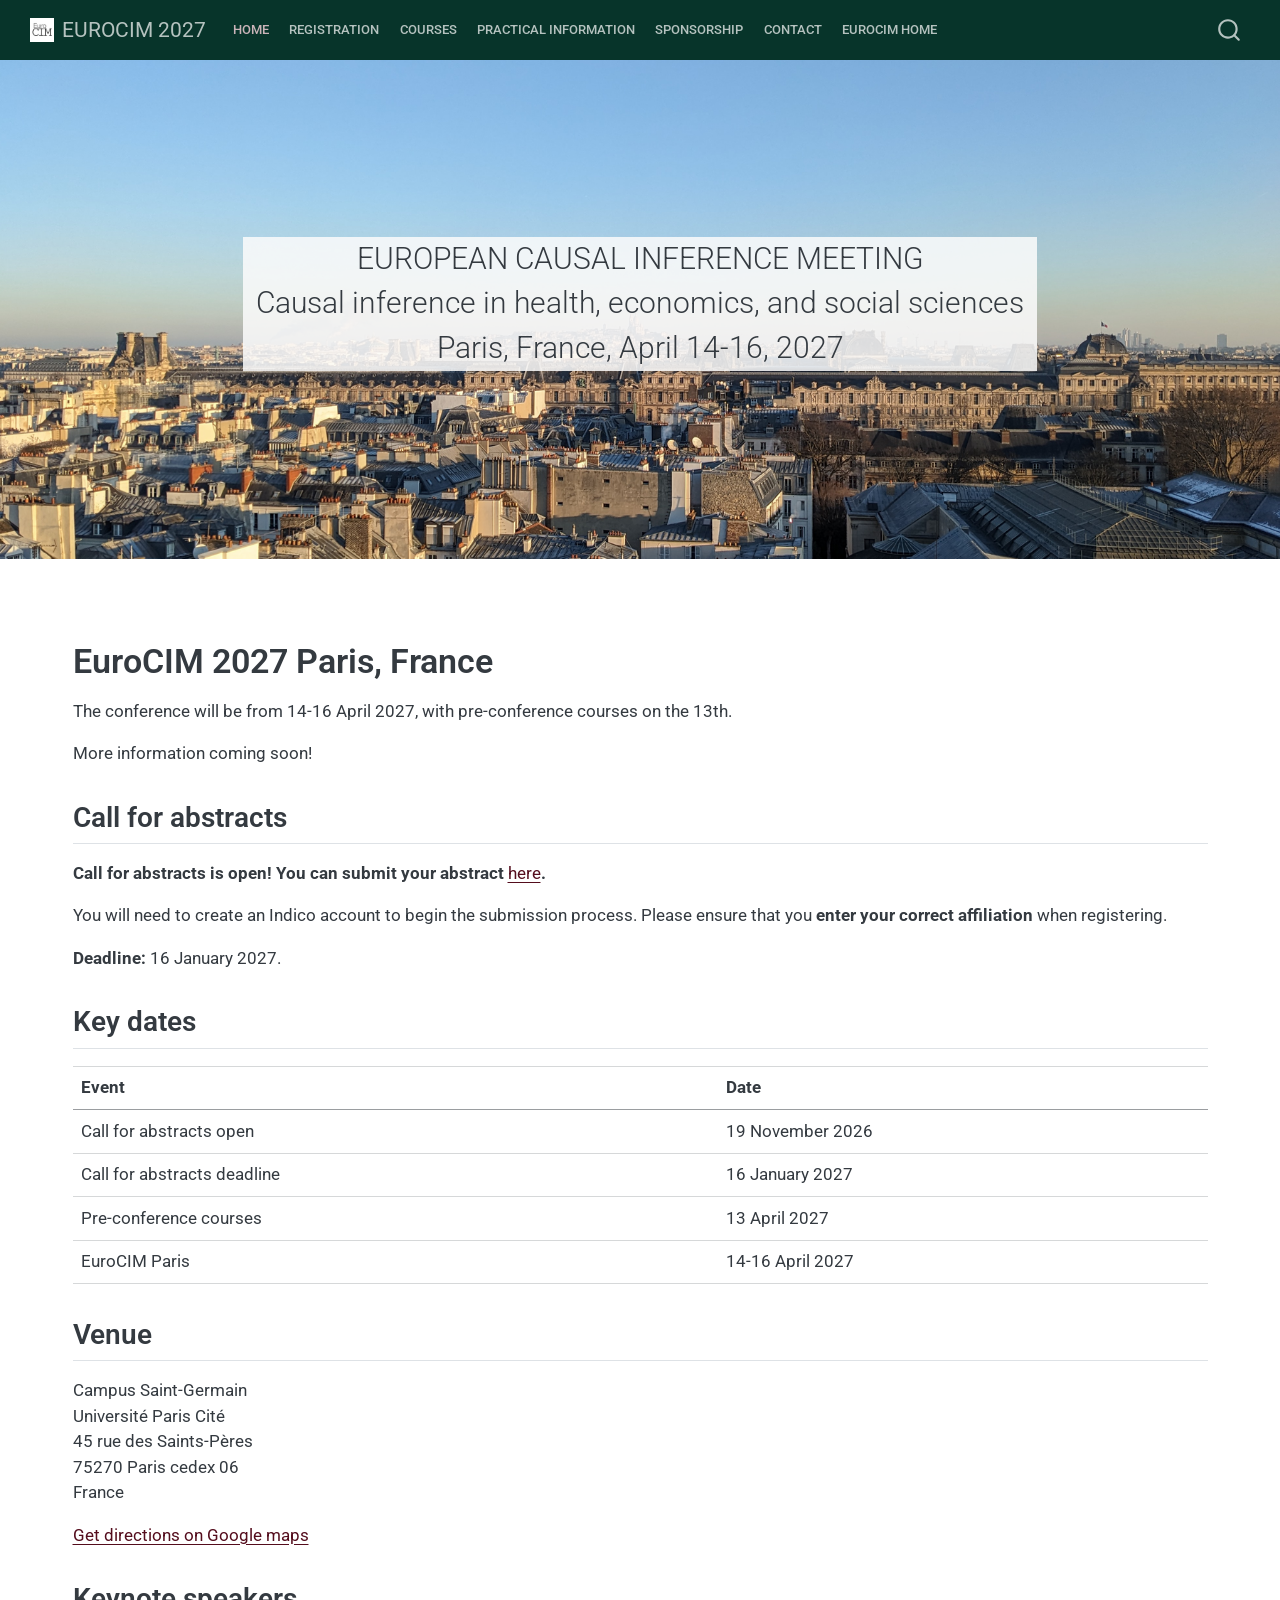
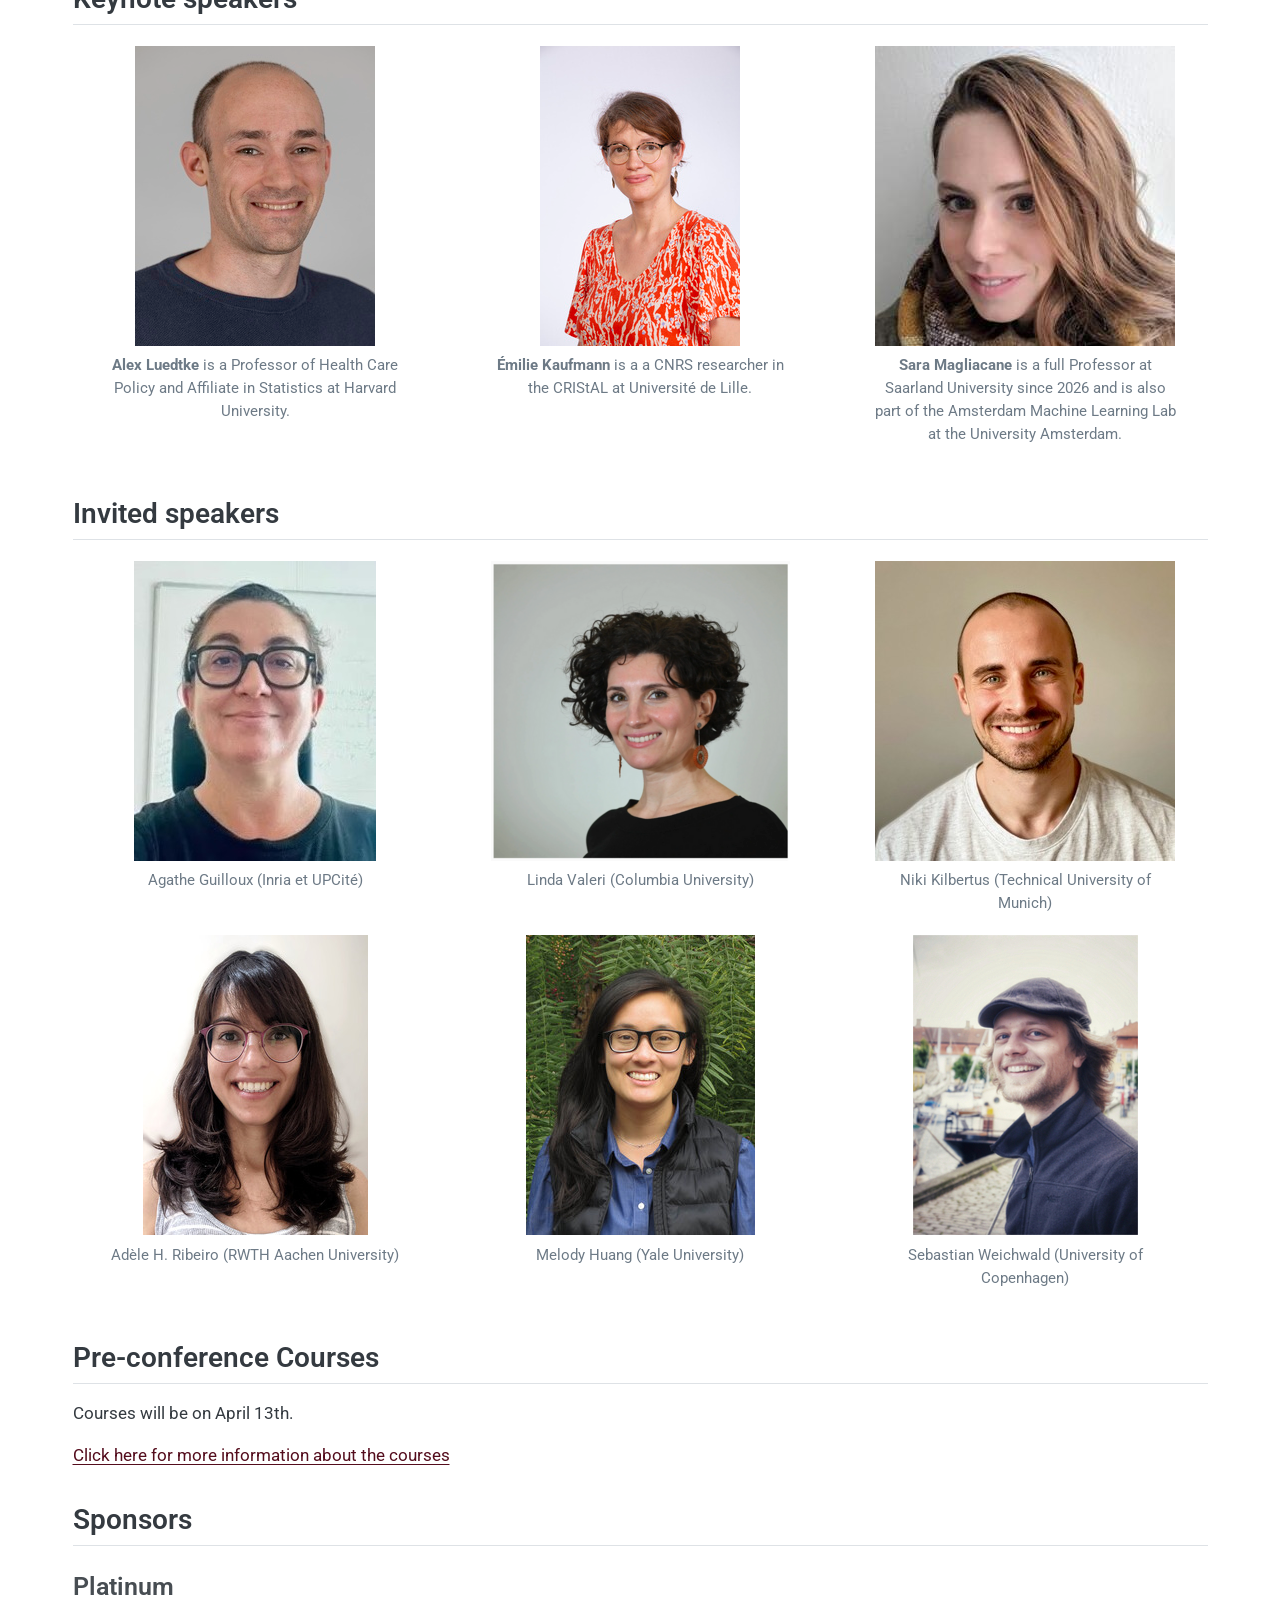
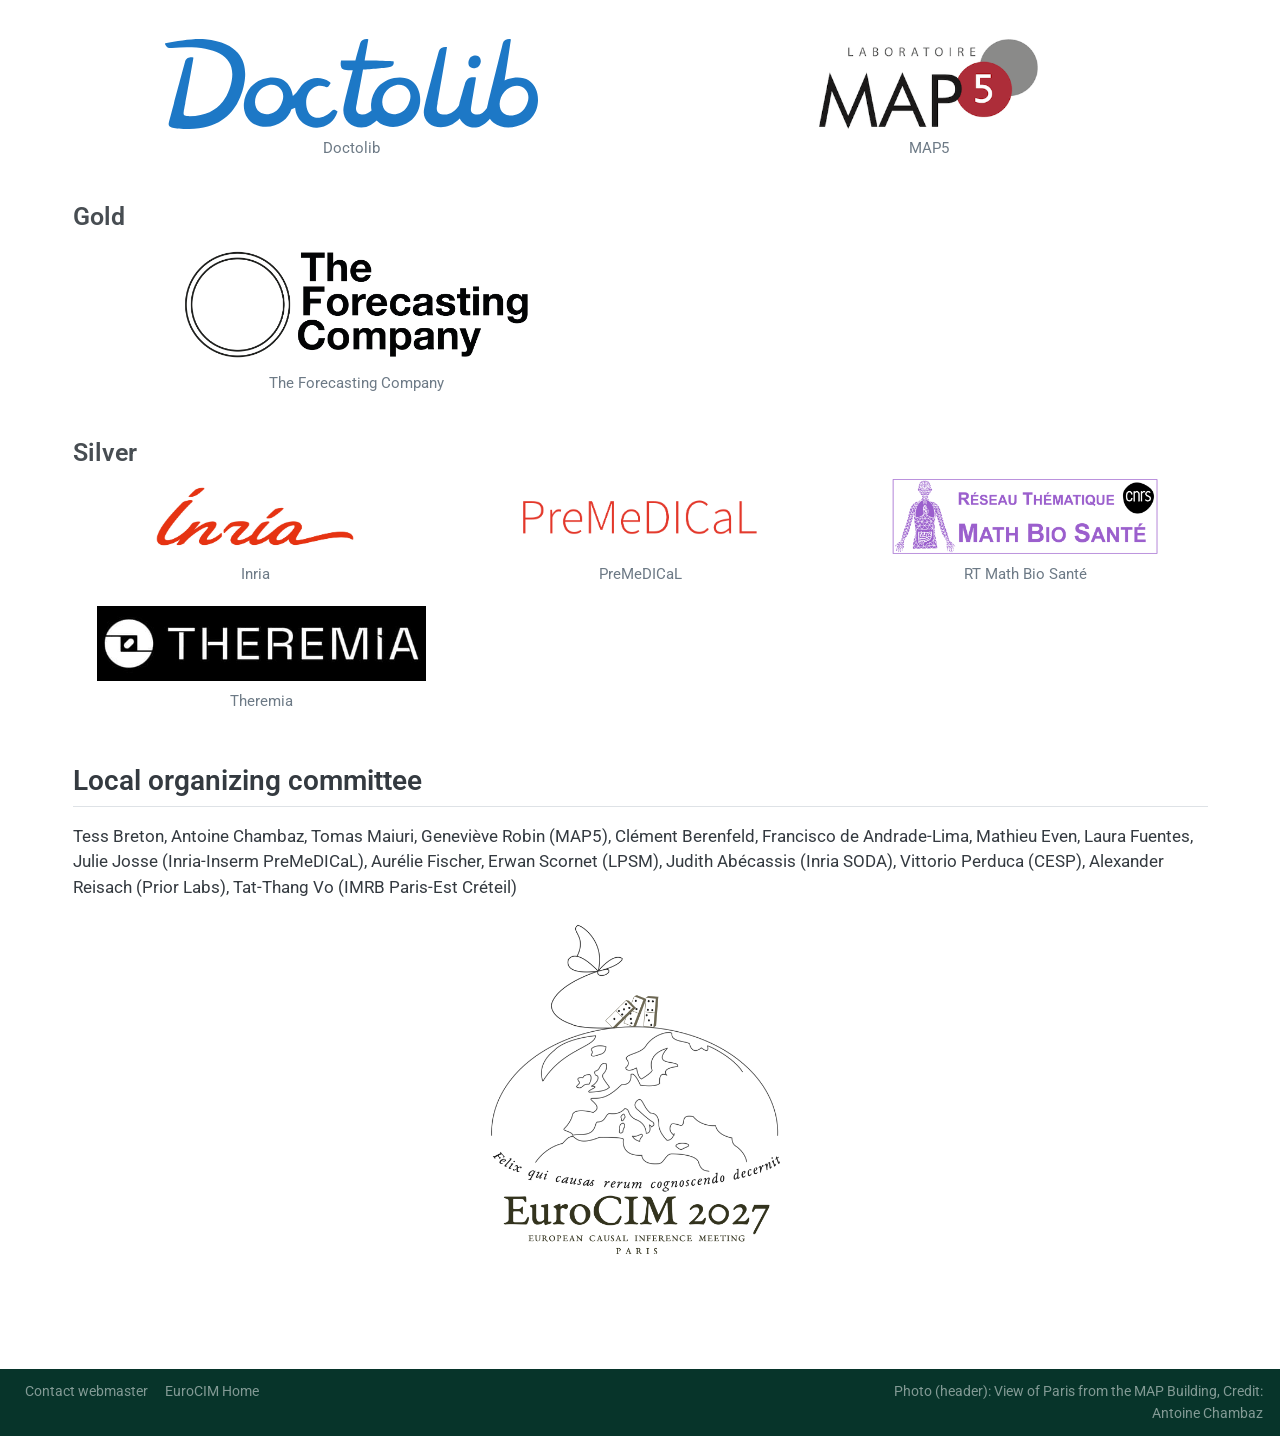
==== commit 22f6f05b: "small corrections" ====
--- a/docs/index.html
+++ b/docs/index.html
@@ -173,9 +173,9 @@
 <p>More information coming soon!</p>
 <section id="call-for-abstracts" class="level2">
 <h2 class="anchored" data-anchor-id="call-for-abstracts">Call for abstracts</h2>
-<p><strong>Call for abstract is open! You can submit your abstract <a href="https://indico.eurocim.org/event/4/">here</a>.</strong></p>
+<p><strong>Call for abstracts is open! You can submit your abstract <a href="https://indico.eurocim.org/event/4/">here</a>.</strong></p>
 <p>You will need to create an Indico account to begin the submission process. Please ensure that you <strong>enter your correct affiliation</strong> when registering.</p>
-<p><strong>Call for abstracts deadline:</strong> 16 January 2027.</p>
+<p><strong>Deadline:</strong> 16 January 2027.</p>
 </section>
 <section id="key-dates" class="level2">
 <h2 class="anchored" data-anchor-id="key-dates">Key dates</h2>
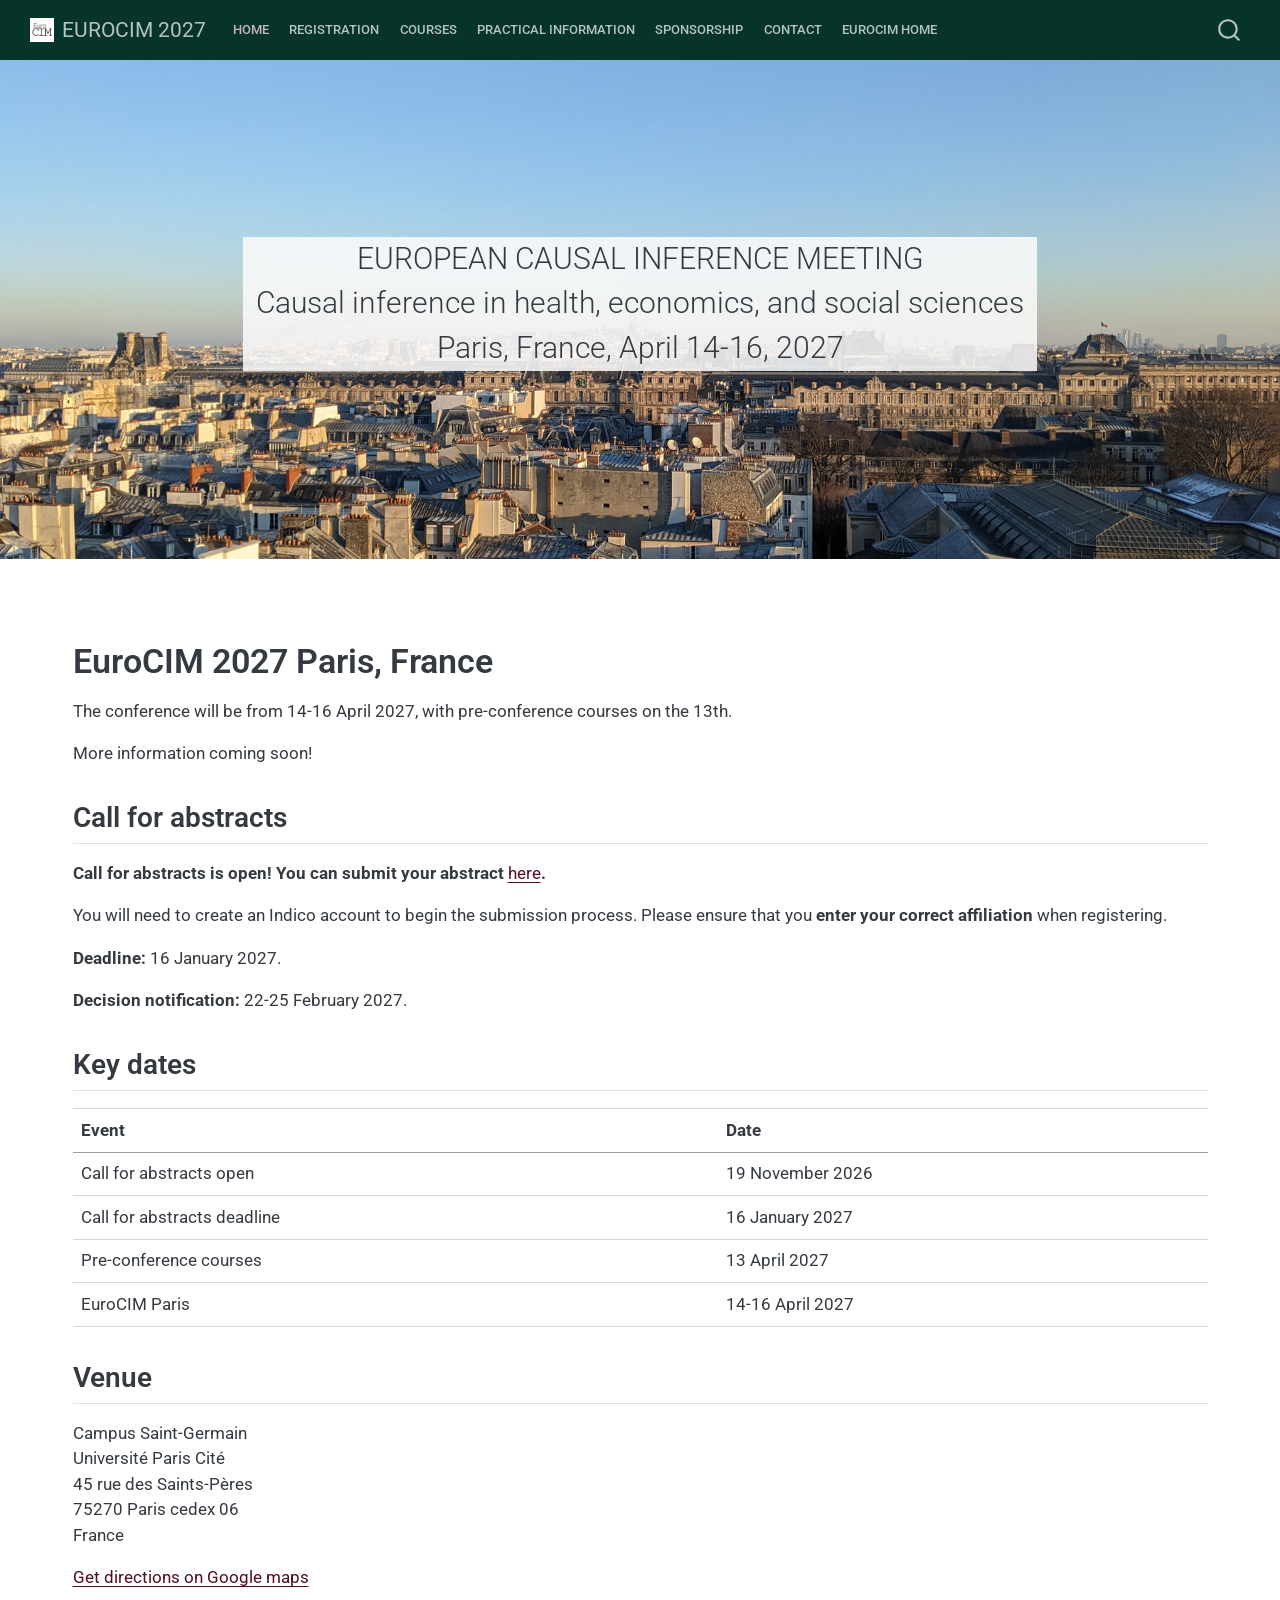
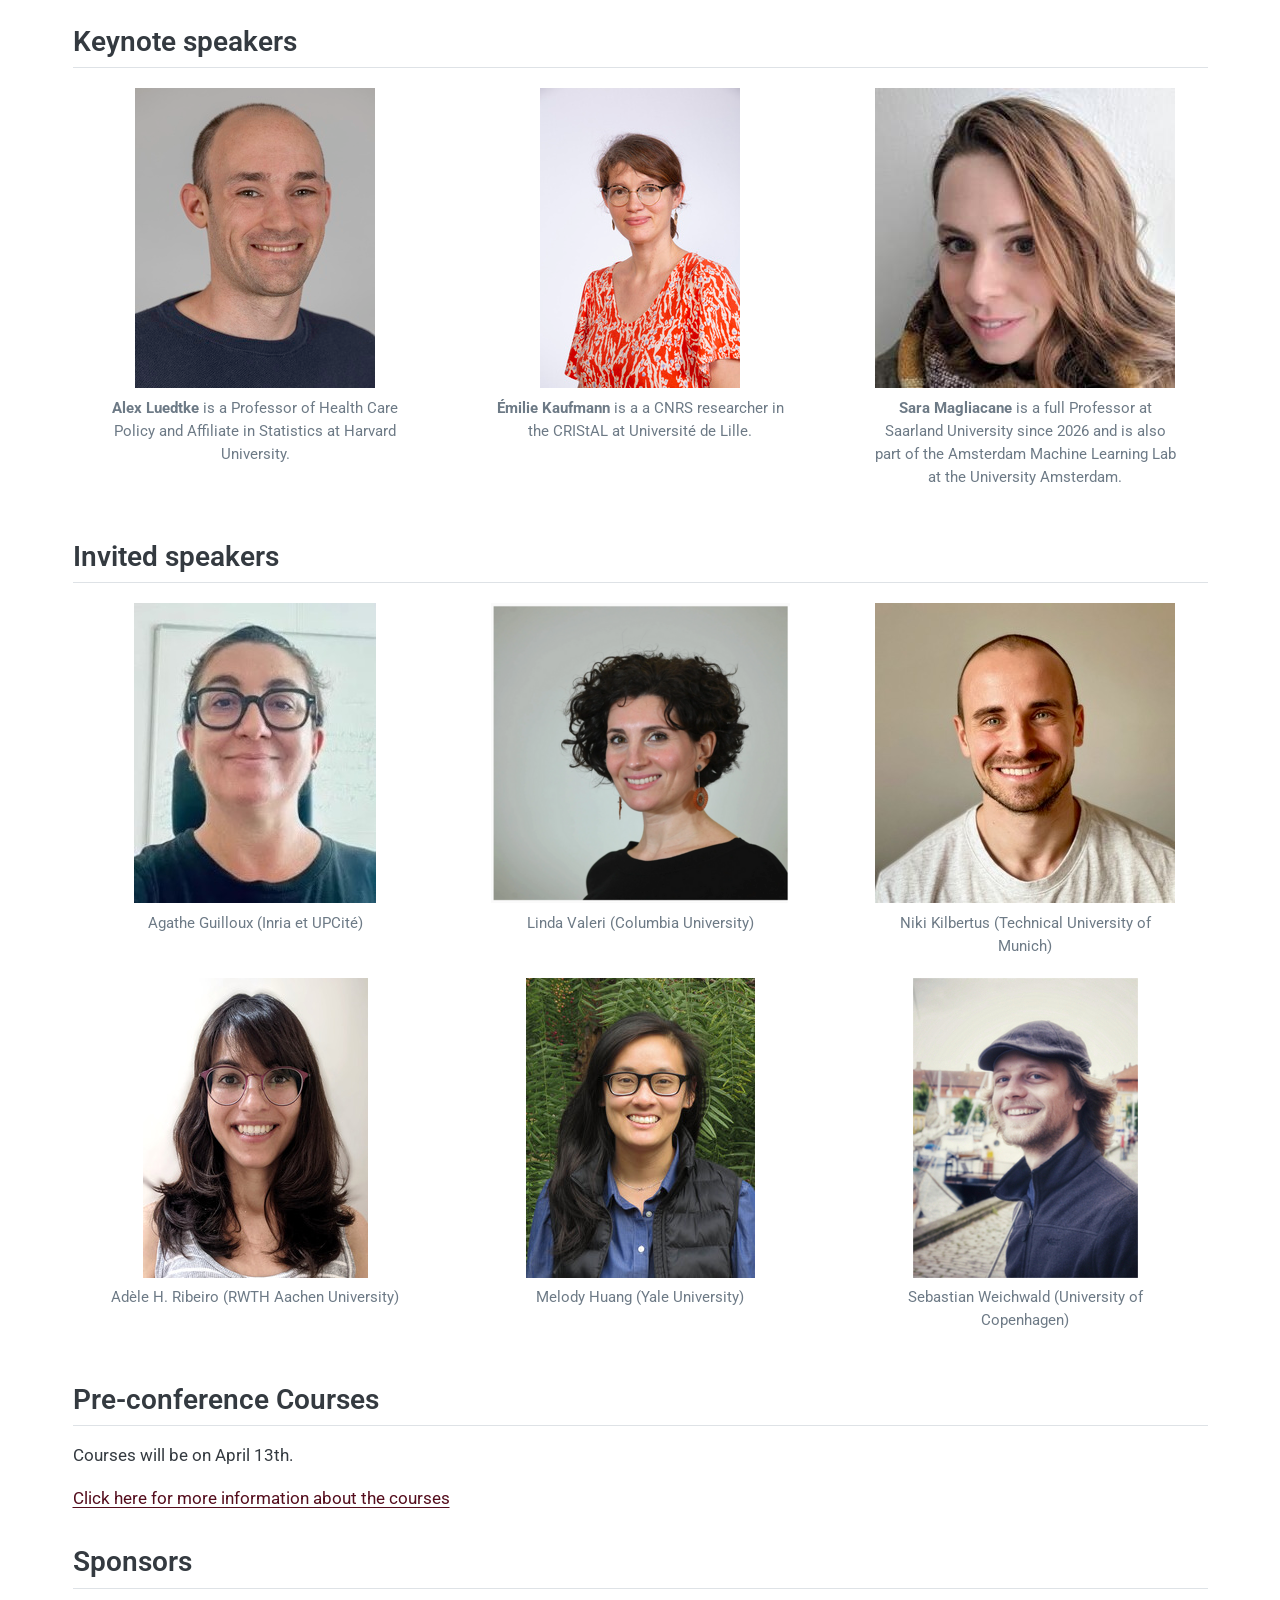
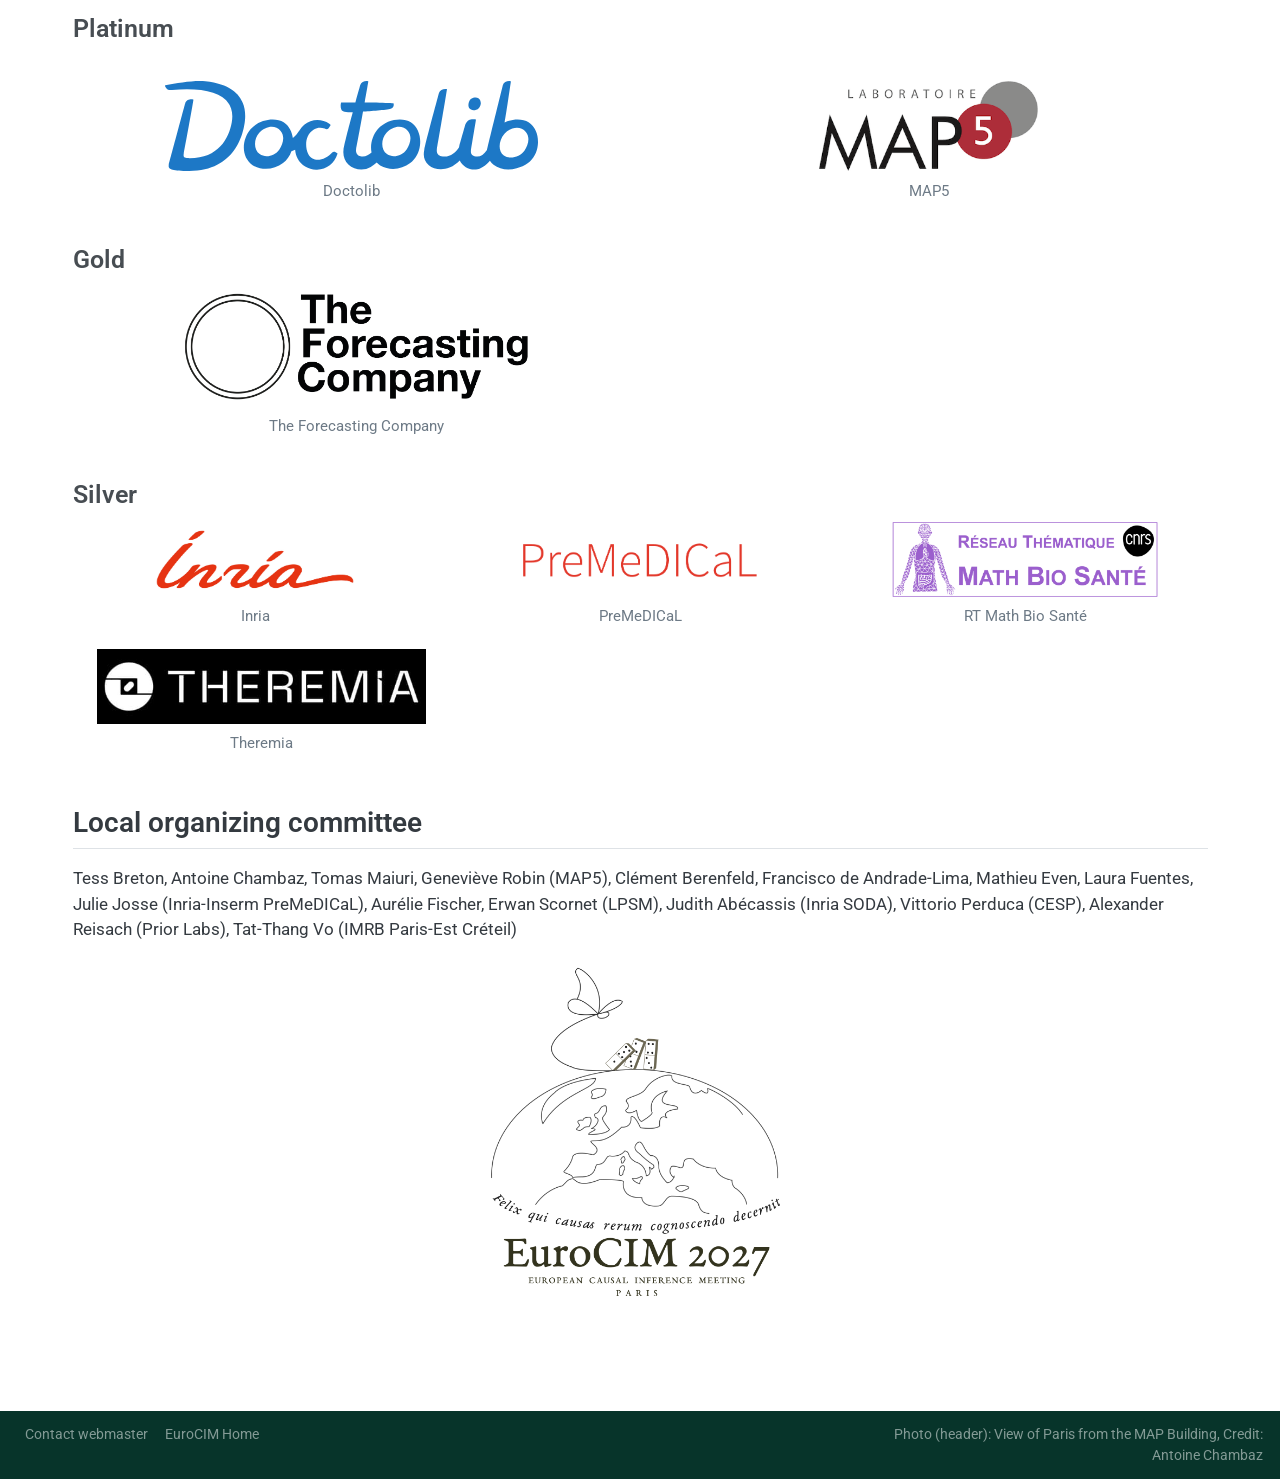
==== commit cebf4fdc: "add abstract decision date" ====
--- a/docs/index.html
+++ b/docs/index.html
@@ -176,6 +176,7 @@
 <p><strong>Call for abstracts is open! You can submit your abstract <a href="https://indico.eurocim.org/event/4/">here</a>.</strong></p>
 <p>You will need to create an Indico account to begin the submission process. Please ensure that you <strong>enter your correct affiliation</strong> when registering.</p>
 <p><strong>Deadline:</strong> 16 January 2027.</p>
+<p><strong>Decision notification:</strong> 22-25 February 2027.</p>
 </section>
 <section id="key-dates" class="level2">
 <h2 class="anchored" data-anchor-id="key-dates">Key dates</h2>
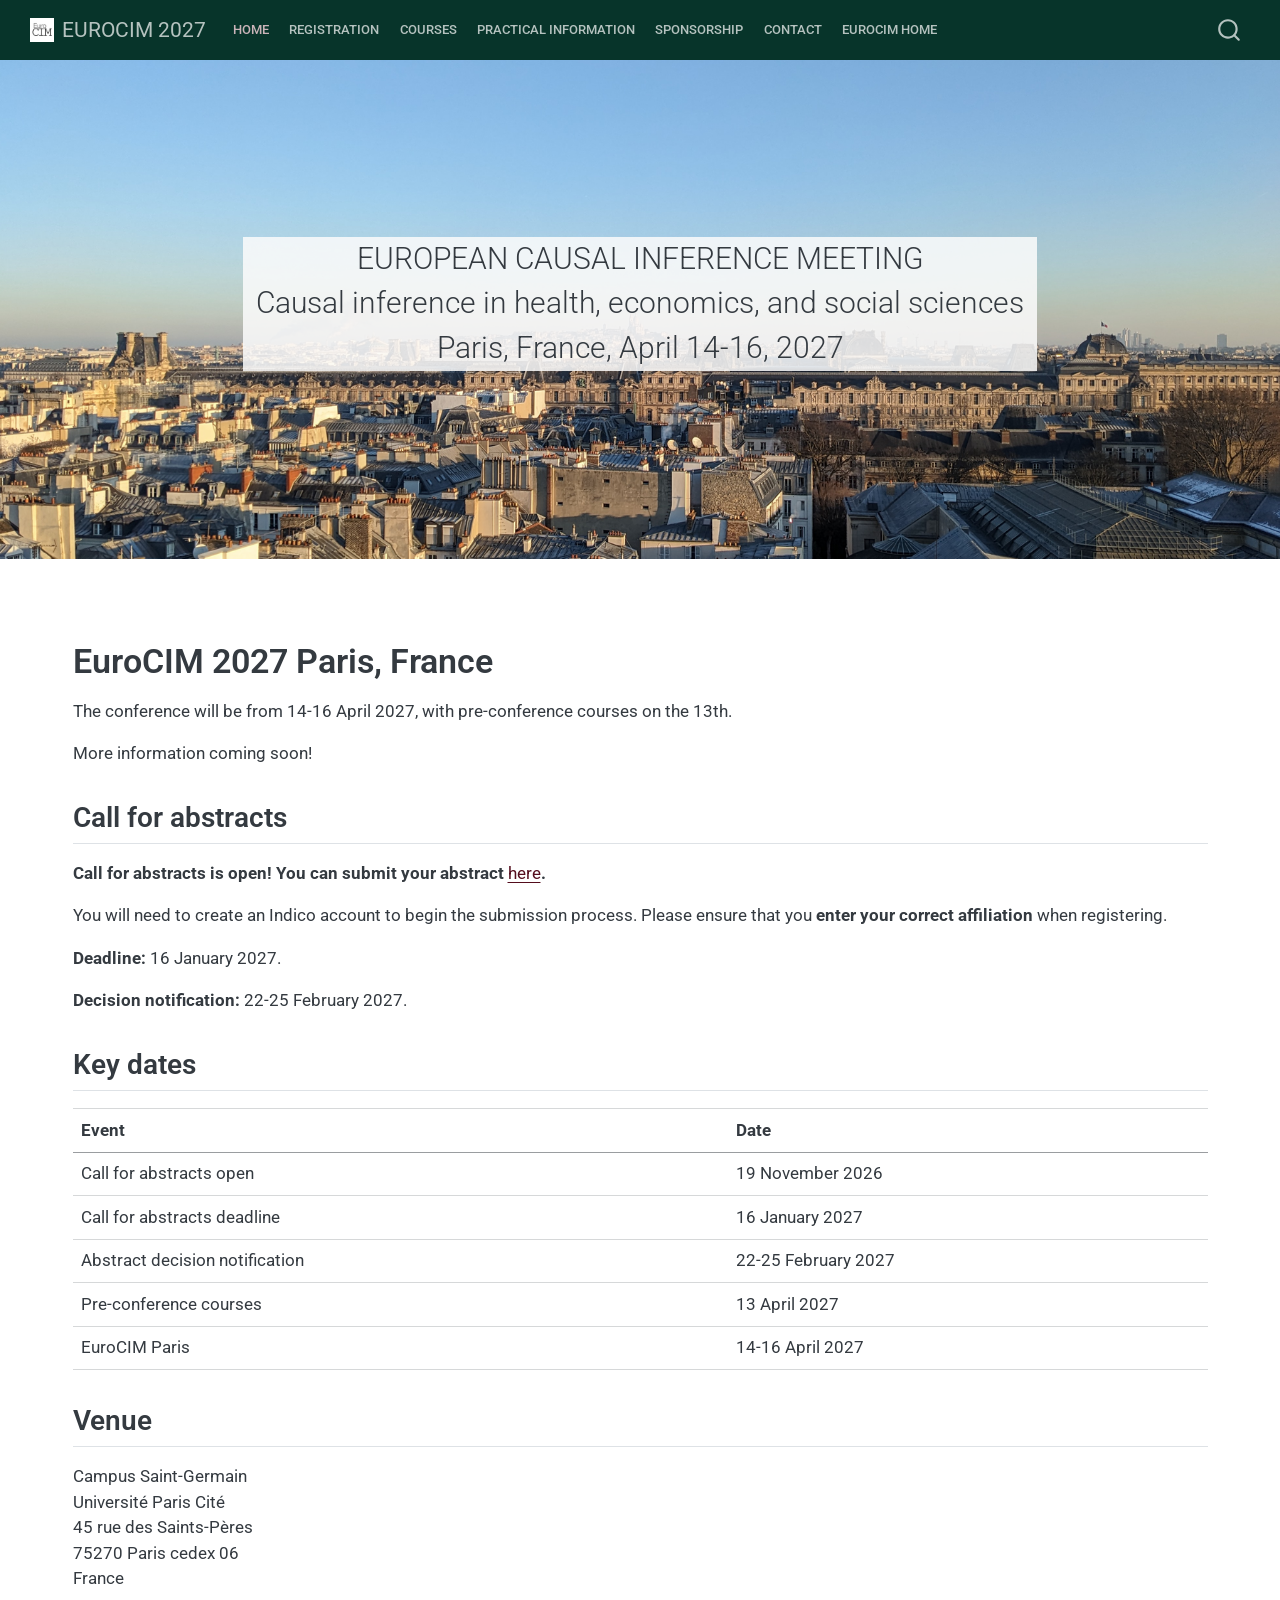
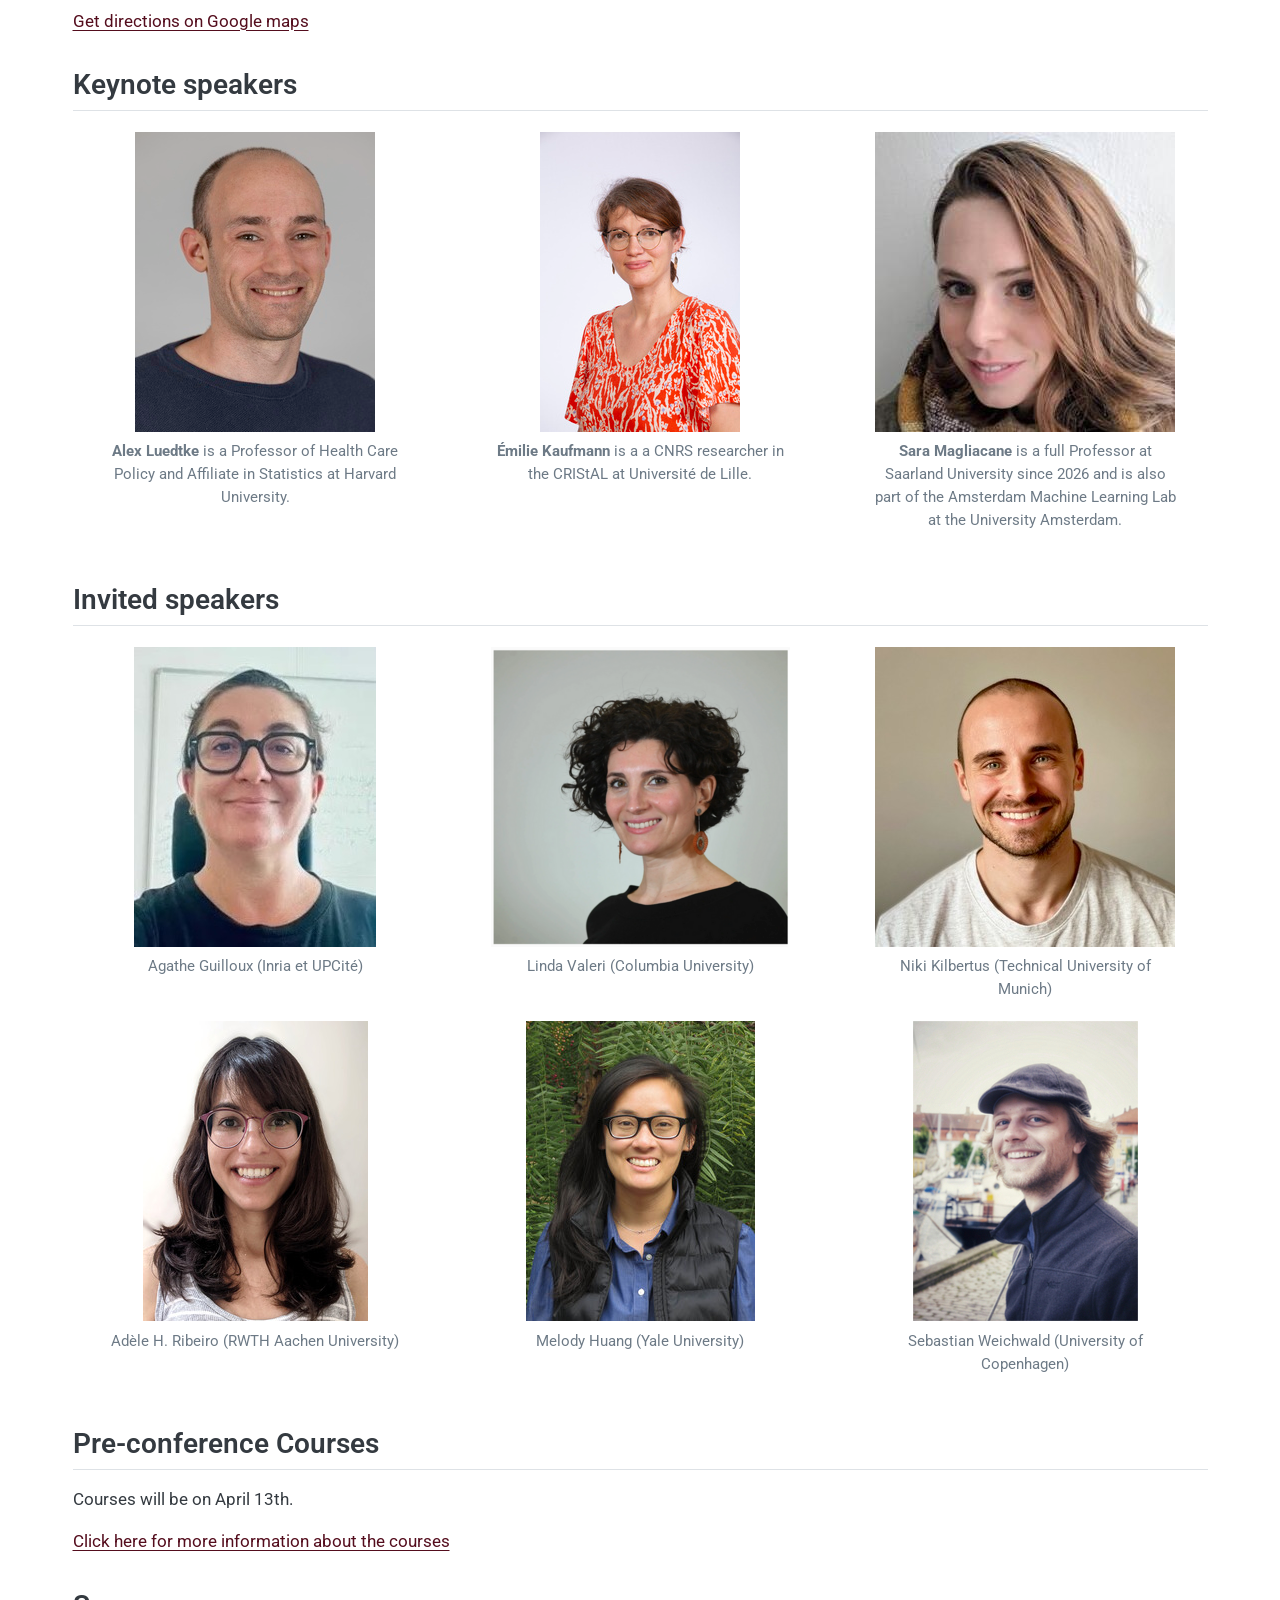
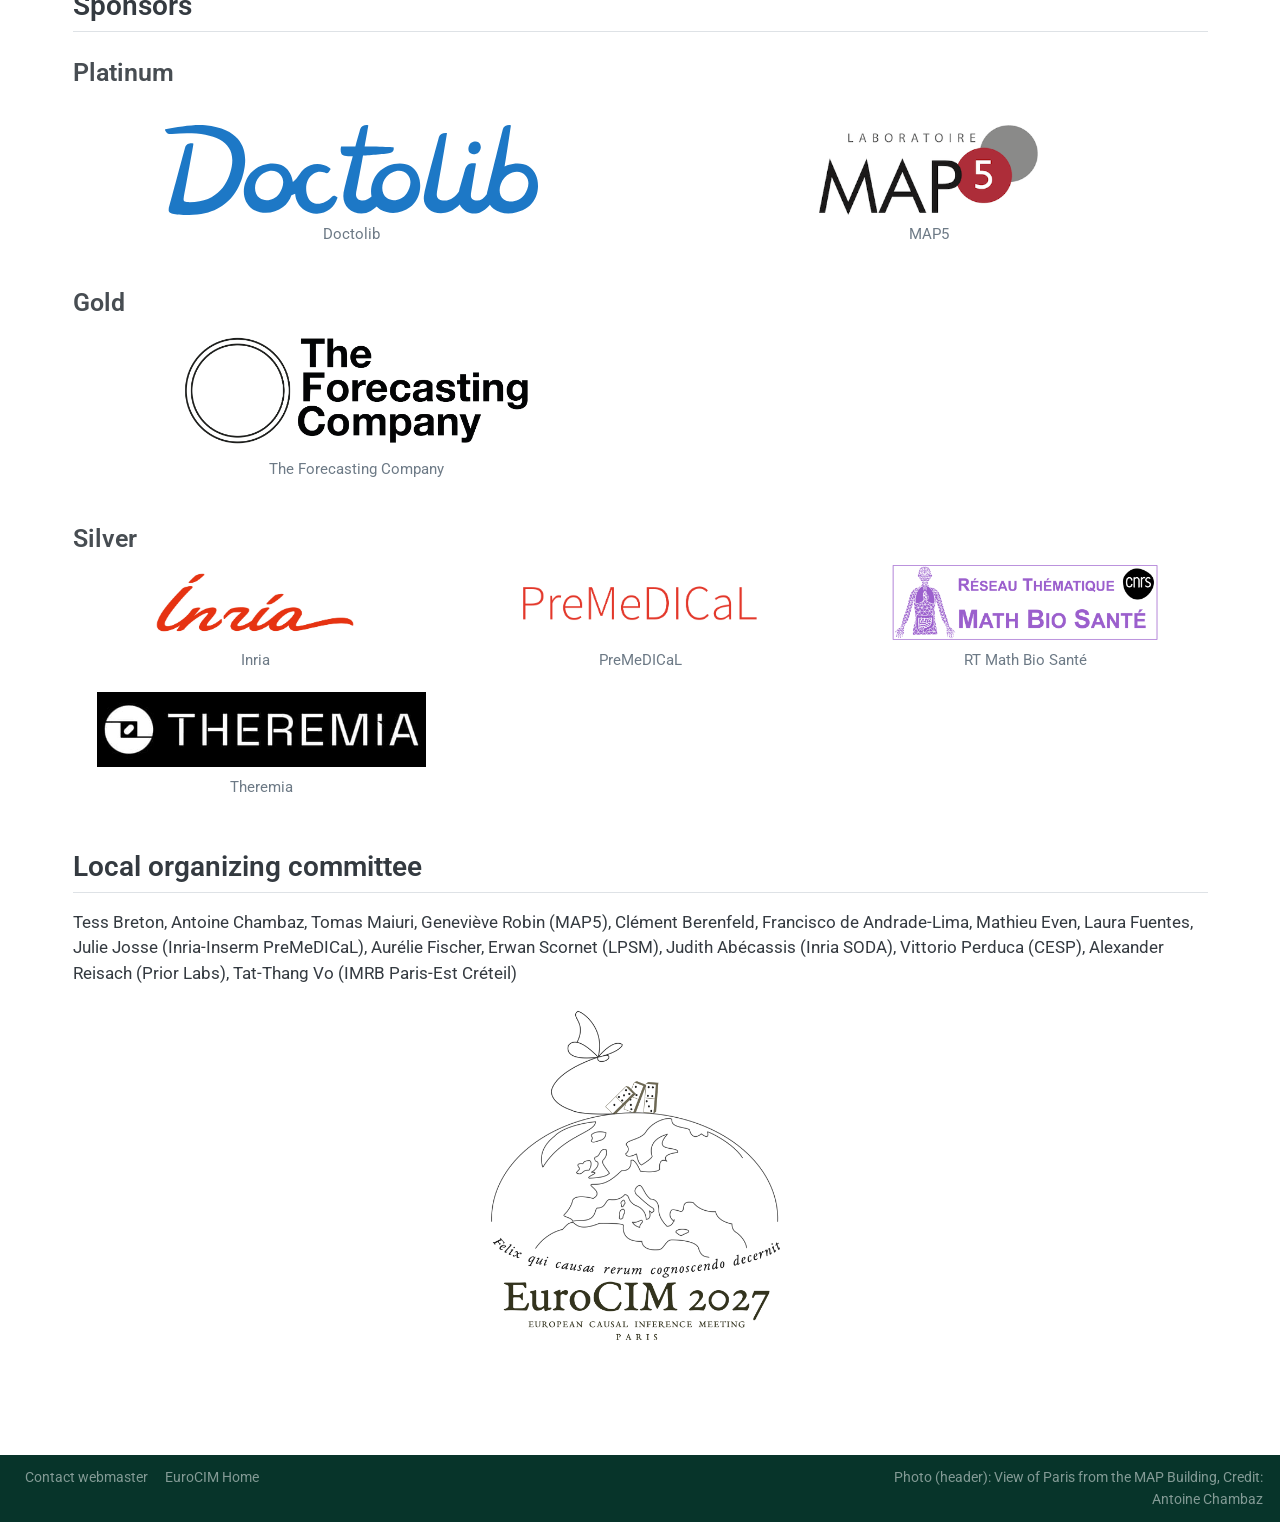
==== commit a233a11d: "add decision dates" ====
--- a/docs/index.html
+++ b/docs/index.html
@@ -197,10 +197,14 @@
 <td>16 January 2027</td>
 </tr>
 <tr class="odd">
+<td>Abstract decision notification</td>
+<td>22-25 February 2027</td>
+</tr>
+<tr class="even">
 <td>Pre-conference courses</td>
 <td>13 April 2027</td>
 </tr>
-<tr class="even">
+<tr class="odd">
 <td>EuroCIM Paris</td>
 <td>14-16 April 2027</td>
 </tr>
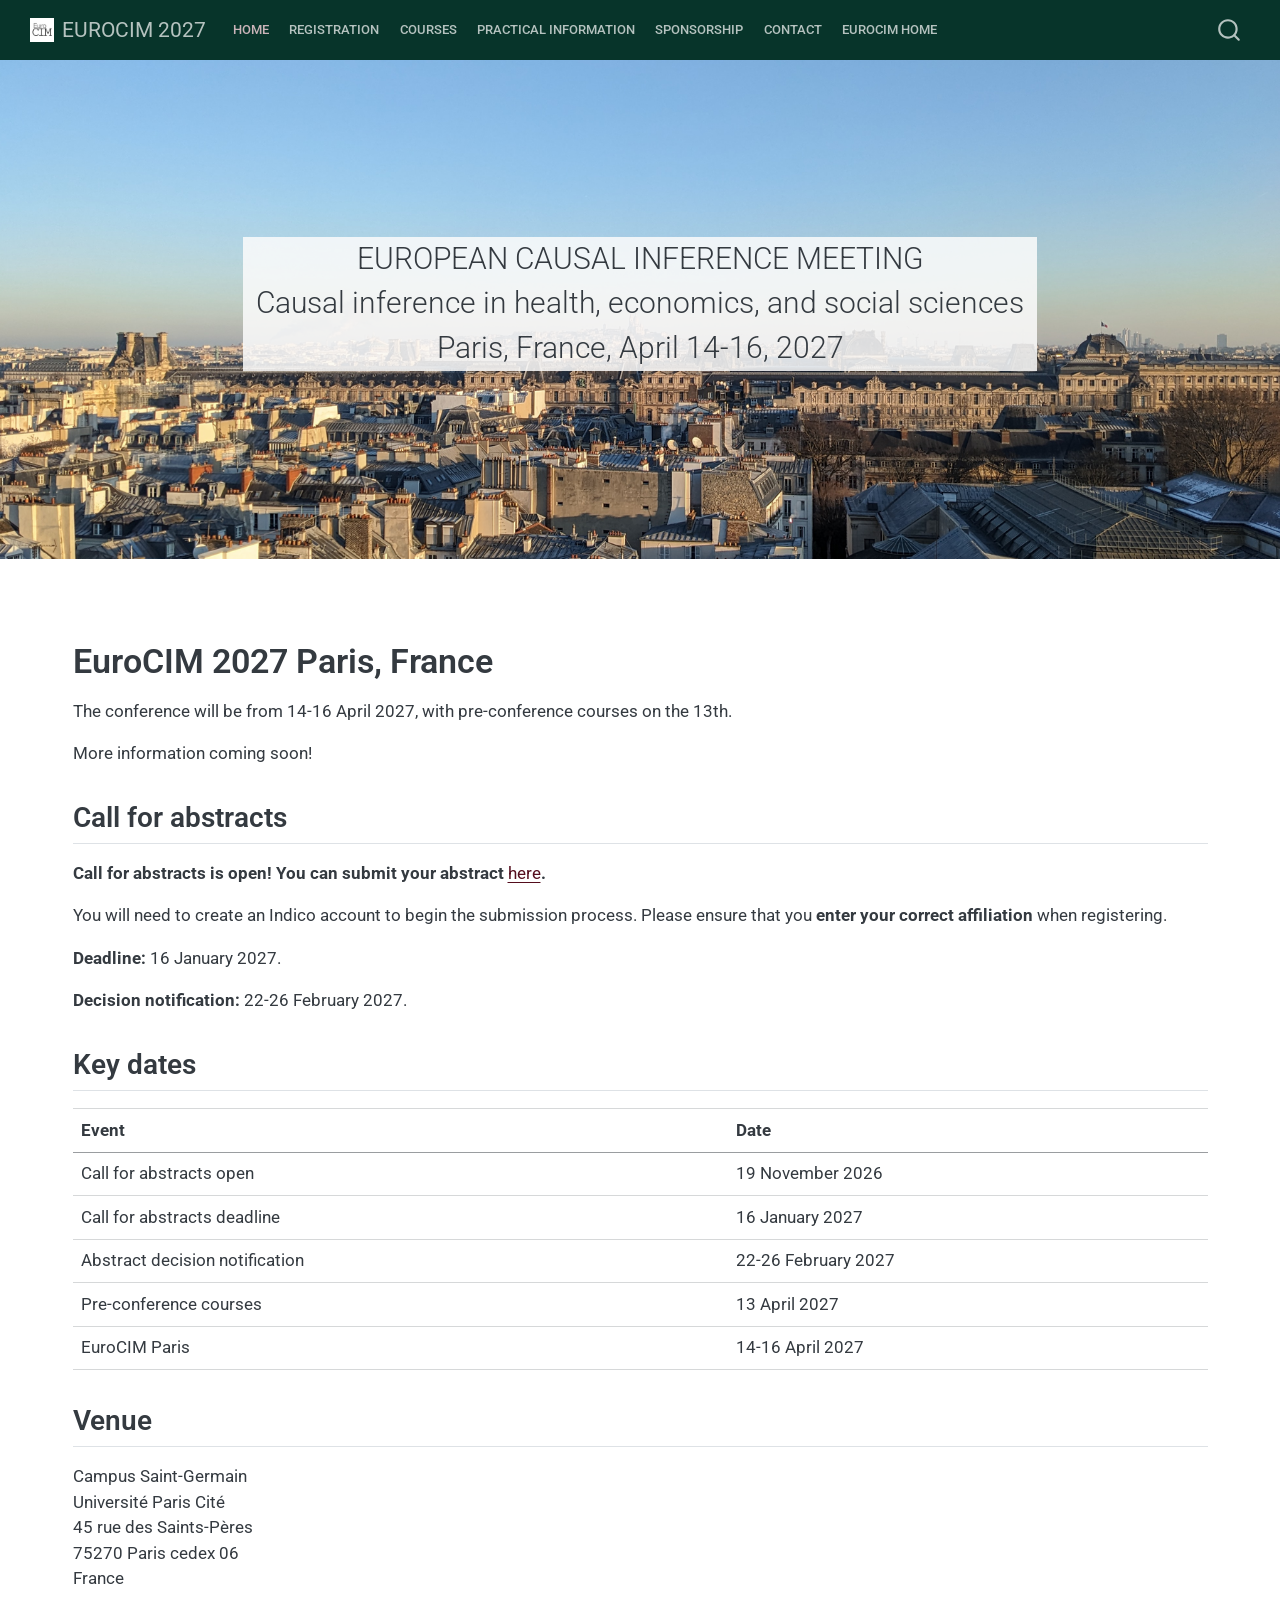
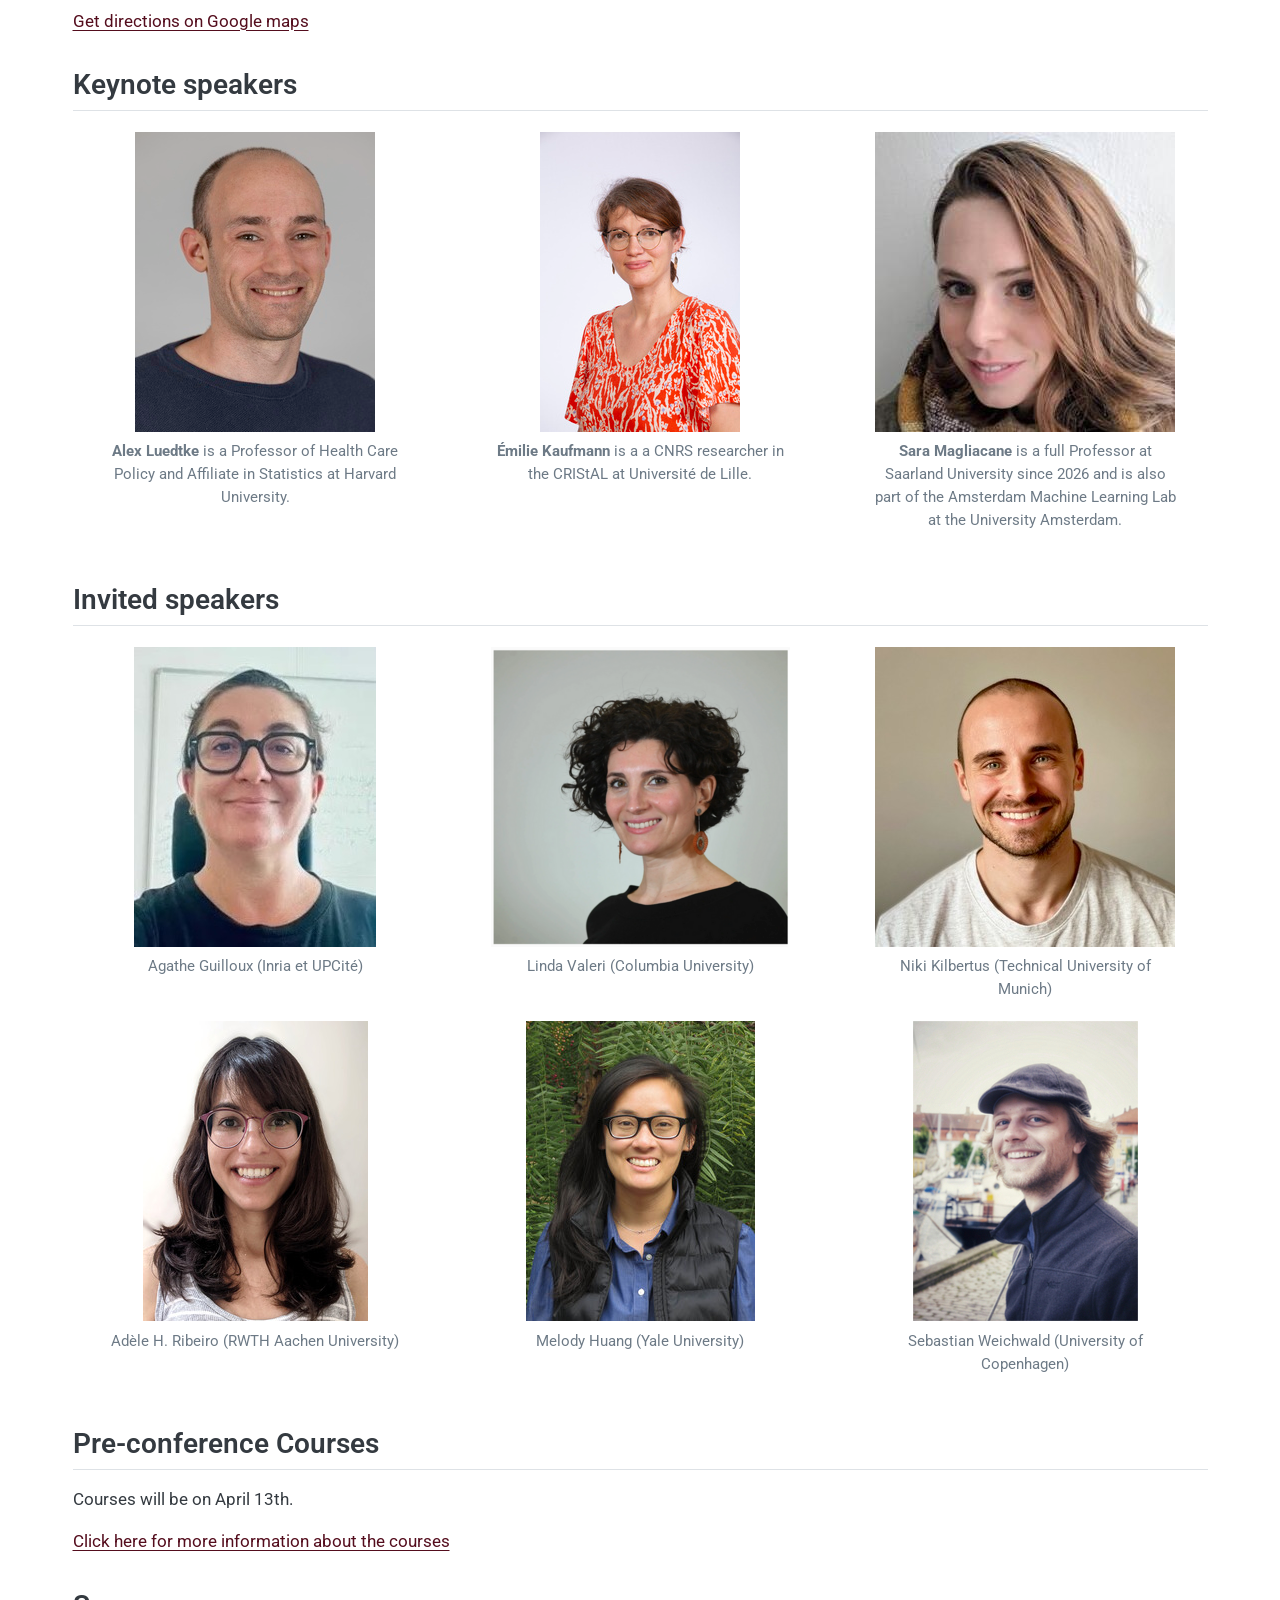
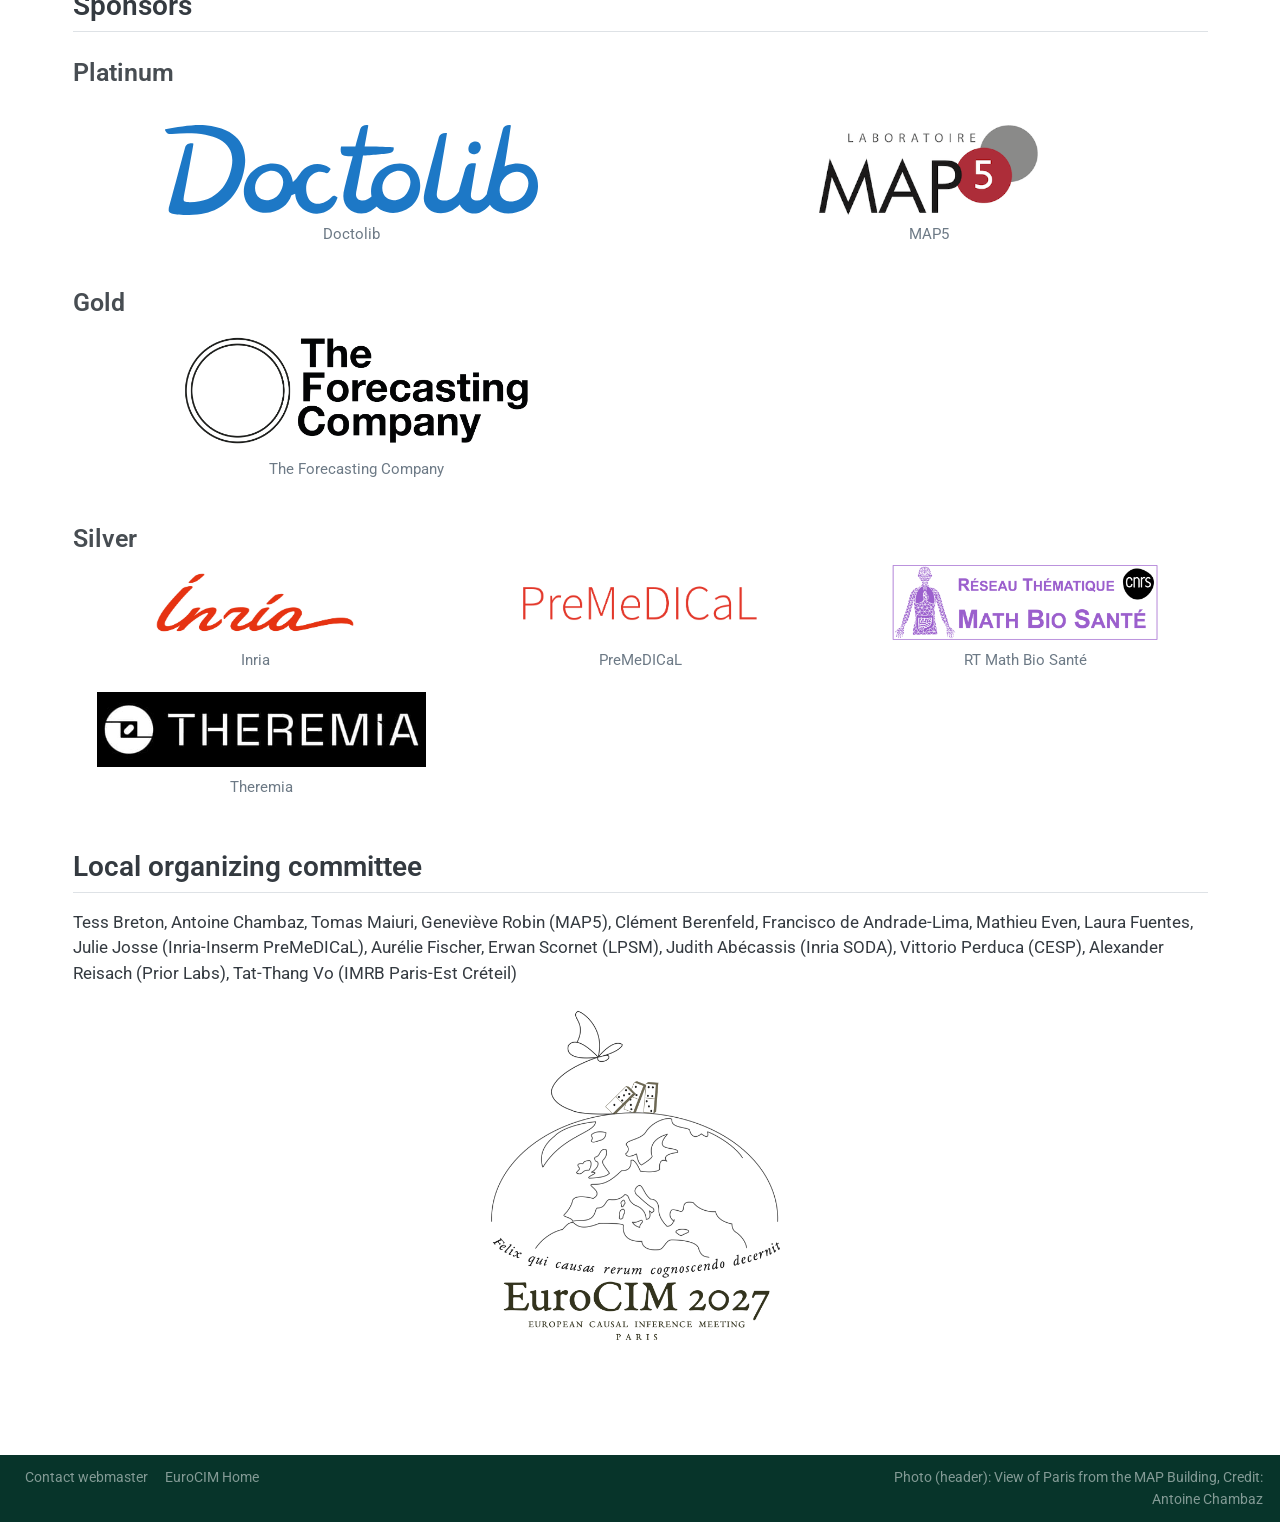
==== commit 729dc02d: "date correction" ====
--- a/docs/index.html
+++ b/docs/index.html
@@ -176,7 +176,7 @@
 <p><strong>Call for abstracts is open! You can submit your abstract <a href="https://indico.eurocim.org/event/4/">here</a>.</strong></p>
 <p>You will need to create an Indico account to begin the submission process. Please ensure that you <strong>enter your correct affiliation</strong> when registering.</p>
 <p><strong>Deadline:</strong> 16 January 2027.</p>
-<p><strong>Decision notification:</strong> 22-25 February 2027.</p>
+<p><strong>Decision notification:</strong> 22-26 February 2027.</p>
 </section>
 <section id="key-dates" class="level2">
 <h2 class="anchored" data-anchor-id="key-dates">Key dates</h2>
@@ -198,7 +198,7 @@
 </tr>
 <tr class="odd">
 <td>Abstract decision notification</td>
-<td>22-25 February 2027</td>
+<td>22-26 February 2027</td>
 </tr>
 <tr class="even">
 <td>Pre-conference courses</td>
